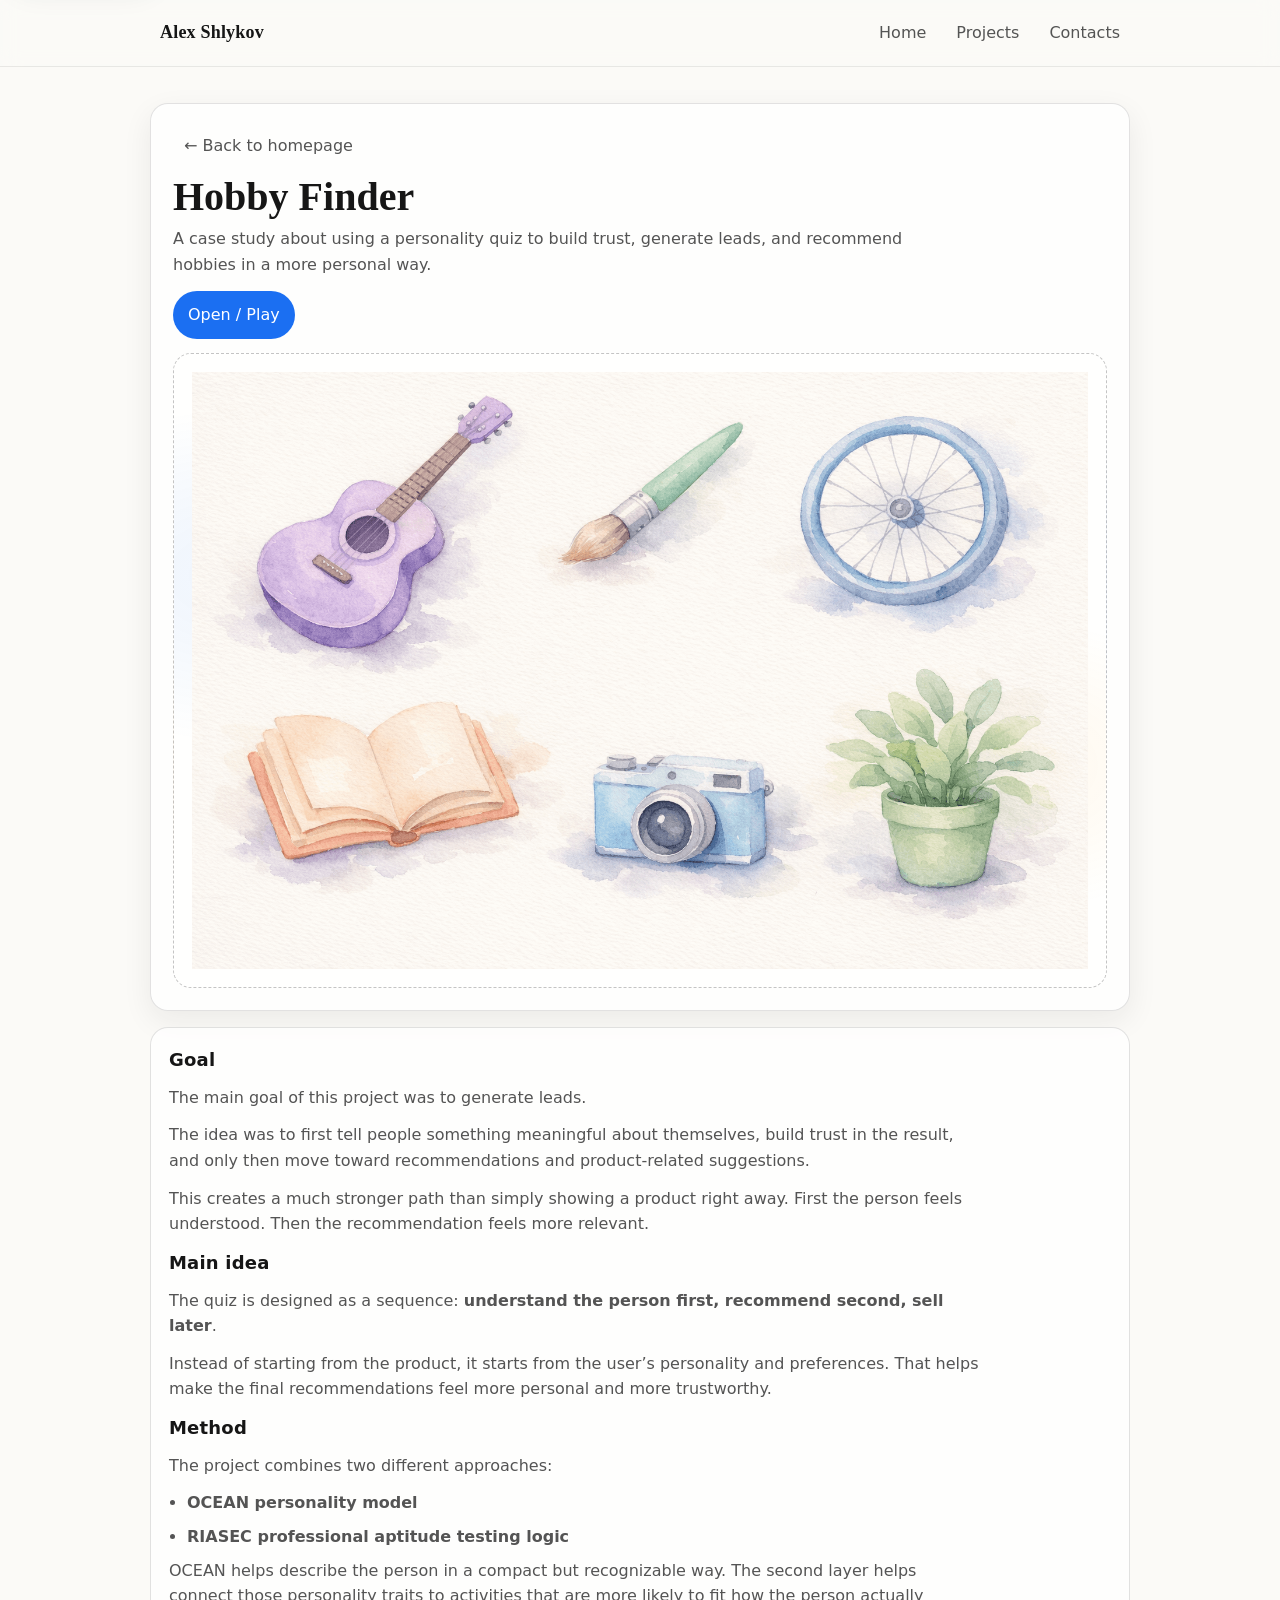
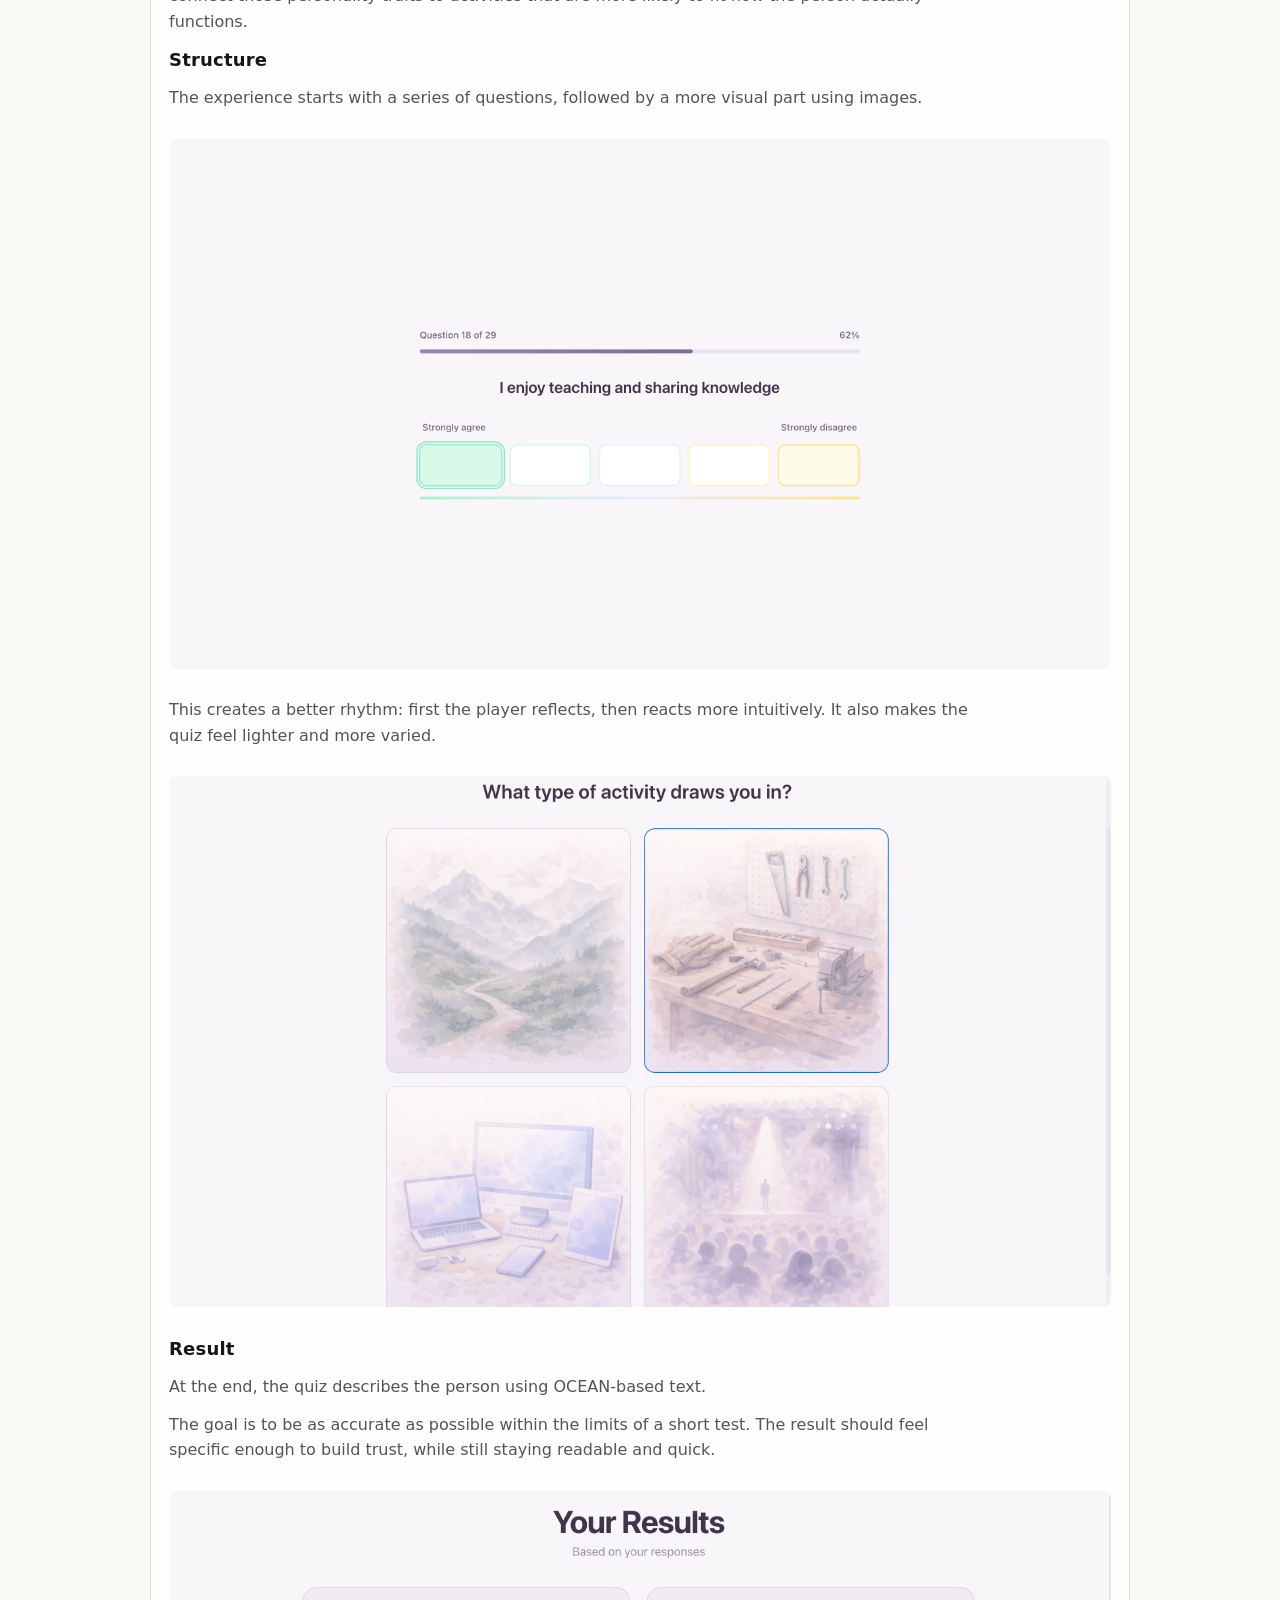
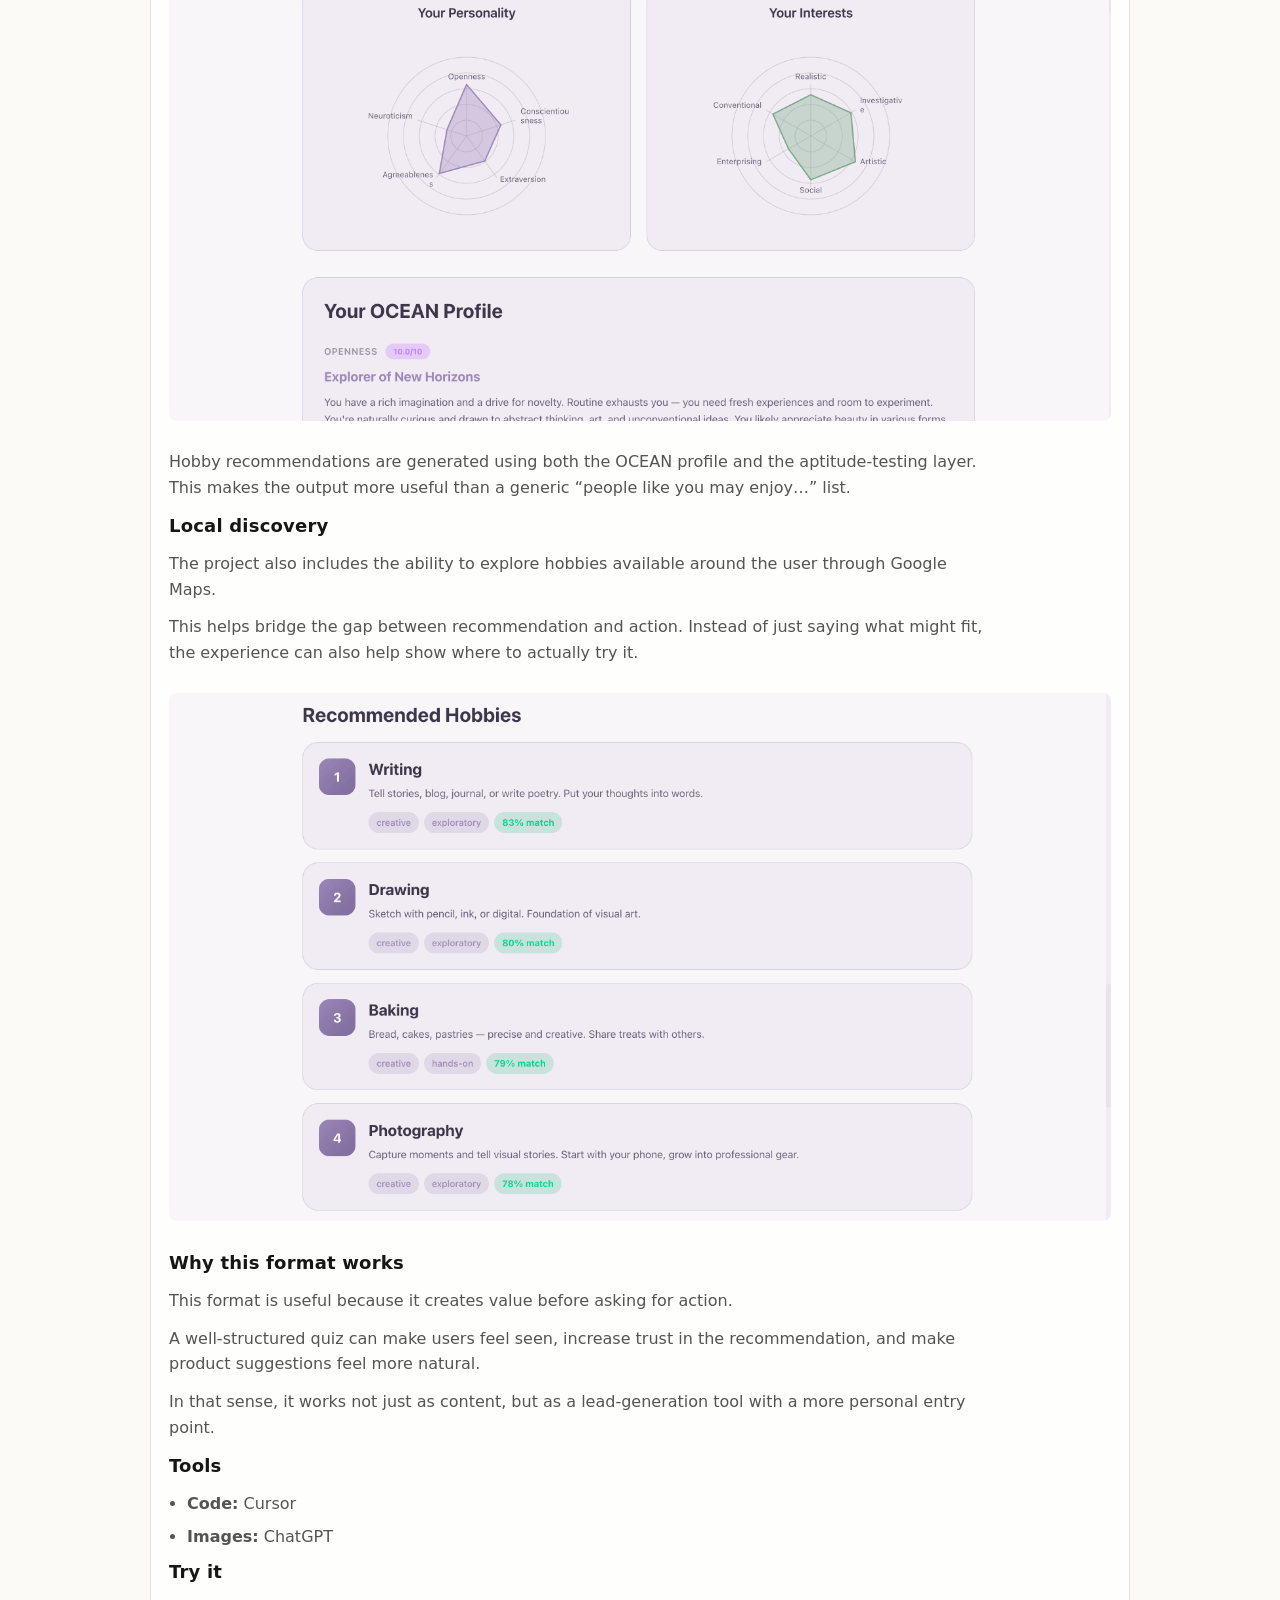
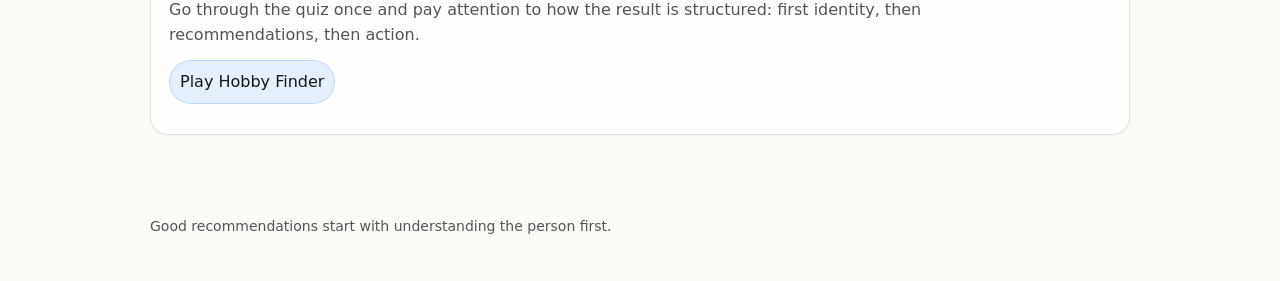
==== cases/hobby-finder.html @ f4dbcb06 "Initial commit" ====
<!doctype html>
<html lang="en">
  <head>
    <meta charset="utf-8" />
    <meta name="viewport" content="width=device-width, initial-scale=1" />
    <meta
      name="description"
      content="Case study: Hobby Finder — a personality-based quiz designed to generate leads through personalized recommendations."
    />
    <title>Case study — Hobby Finder</title>
    <link rel="stylesheet" href="../styles.css" />
  </head>
  <body>
    <a class="skip-link" href="#content">Skip to content</a>

    <header class="site-header">
      <div class="wrap">
        <div class="topbar" aria-label="Site header">
          <a class="brand" href="../" aria-label="Home">
            <span class="dot" aria-hidden="true"></span>
            <span class="name">Alex Shlykov</span>
          </a>
          <nav class="nav" aria-label="Primary">
            <a href="../">Home</a>
            <a href="../#projects">Projects</a>
            <a href="../#contacts">Contacts</a>
          </nav>
        </div>
      </div>
    </header>

    <main id="content">
      <div class="wrap">
        <section class="case-hero" aria-label="Case study hero">
          <a class="breadcrumb" href="../">← Back to homepage</a>
          <h1>Hobby Finder</h1>
          <p class="subtitle">
            A case study about using a personality quiz to build trust, generate
            leads, and recommend hobbies in a more personal way.
          </p>
          <a
            class="cta"
            href="https://thefennecbox.com/"
            target="_blank"
            rel="noopener noreferrer"
            >Open / Play</a
>

          <div class="case-placeholder" aria-label="Project image">
            <img
              src="../assets/hobby.png"
              alt="Preview image for Hobby Finder"
              loading="lazy"
              decoding="async"
            />
          </div>
        </section>

        <section class="case-body panel" aria-label="Case study content">
          <h2>Goal</h2>
          <p>
            The main goal of this project was to generate leads.
          </p>
          <p>
            The idea was to first tell people something meaningful about
            themselves, build trust in the result, and only then move toward
            recommendations and product-related suggestions.
          </p>
          <p>
            This creates a much stronger path than simply showing a product right
            away. First the person feels understood. Then the recommendation
            feels more relevant.
          </p>

          <h2>Main idea</h2>
          <p>
            The quiz is designed as a sequence:
            <strong>understand the person first, recommend second, sell later</strong>.
          </p>
          <p>
            Instead of starting from the product, it starts from the user’s
            personality and preferences. That helps make the final recommendations
            feel more personal and more trustworthy.
          </p>

          <h2>Method</h2>
          <p>
            The project combines two different approaches:
          </p>
          <ul>
            <li><strong>OCEAN personality model</strong></li>
            <li><strong>RIASEC professional aptitude testing logic</strong></li>
          </ul>
          <p>
            OCEAN helps describe the person in a compact but recognizable way.
            The second layer helps connect those personality traits to activities
            that are more likely to fit how the person actually functions.
          </p>

          <h2>Structure</h2>
          <p>
            The experience starts with a series of questions, followed by a more
            visual part using images.
          </p>
          <figure class="case-image">
            <img src="../assets/hobby2.png" loading="lazy" />
          </figure>
          <p>
            This creates a better rhythm: first the player reflects, then reacts
            more intuitively. It also makes the quiz feel lighter and more varied.
          </p>
          <figure class="case-image">
            <img src="../assets/hobby3.png" loading="lazy" />
          </figure>
          <h2>Result</h2>
          <p>
            At the end, the quiz describes the person using OCEAN-based text.
          </p>
          <p>
            The goal is to be as accurate as possible within the limits of a
            short test. The result should feel specific enough to build trust,
            while still staying readable and quick.
          </p>
          <figure class="case-image">
            <img src="../assets/hobby4.png" loading="lazy" />
          </figure>
          <p>
            Hobby recommendations are generated using both the OCEAN profile and
            the aptitude-testing layer. This makes the output more useful than a
            generic “people like you may enjoy…” list.
          </p>

          <h2>Local discovery</h2>
          <p>
            The project also includes the ability to explore hobbies available
            around the user through Google Maps.
          </p>
          <p>
            This helps bridge the gap between recommendation and action. Instead
            of just saying what might fit, the experience can also help show
            where to actually try it.
          </p>
          <figure class="case-image">
            <img src="../assets/hobby5.png" loading="lazy" />
          </figure>
          <h2>Why this format works</h2>
          <p>
            This format is useful because it creates value before asking for
            action.
          </p>
          <p>
            A well-structured quiz can make users feel seen, increase trust in
            the recommendation, and make product suggestions feel more natural.
          </p>
          <p>
            In that sense, it works not just as content, but as a lead-generation
            tool with a more personal entry point.
          </p>

          <h2>Tools</h2>
          <ul>
            <li><strong>Code:</strong> Cursor</li>
            <li><strong>Images:</strong> ChatGPT</li>
          </ul>

          <h2>Try it</h2>
          <p>
            Go through the quiz once and pay attention to how the result is
            structured: first identity, then recommendations, then action.
          </p>
          <p>
            <a
              class="primary-link"
              href="https://thefennecbox.com/"
              target="_blank"
              rel="noopener noreferrer"
              >Play Hobby Finder</a
            >
          </p>
        </section>
      </div>
    </main>

    <footer>
      <div class="wrap">
        <div aria-label="Footer note">
          Good recommendations start with understanding the person first.
        </div>
      </div>
    </footer>

    <script src="../script.js" defer></script>
  </body>
</html>
---- styles.css ----
:root{
  --bg: #fbfaf7;
  --surface: #ffffff;
  --text: #161616;
  --muted: #545454;
  --border: rgba(22,22,22,.12);
  --shadow: 0 10px 30px rgba(22,22,22,.07);
  --accent: #1b6ff2;
  --accent-soft: rgba(27,111,242,.12);
  --radius: 18px;
  --radius-sm: 14px;
  --max: 980px;
}

*{ box-sizing: border-box; }
html{ color-scheme: light; }
body{
  margin: 0;
  background: var(--bg);
  color: var(--text);
  font-family: ui-sans-serif, system-ui, -apple-system, Segoe UI, Roboto, Helvetica, Arial, "Apple Color Emoji","Segoe UI Emoji";
  line-height: 1.6;
  -webkit-font-smoothing: antialiased;
  text-rendering: optimizeLegibility;
}
img{ max-width: 100%; height: auto; display: block; }

.skip-link{
  position: absolute;
  top: 10px;
  left: 10px;
  padding: 10px 12px;
  border-radius: 999px;
  background: var(--surface);
  border: 1px solid var(--border);
  box-shadow: var(--shadow);
  transform: translateY(-160%);
  transition: transform .16s ease;
  z-index: 100;
}
.skip-link:focus{ transform: translateY(0); }

.wrap{
  width: min(var(--max), calc(100% - 2 * 20px));
  margin: 0 auto;
}

header.site-header{
  position: sticky;
  top: 0;
  z-index: 50;
  padding: 14px 0;
  background: rgba(251,250,247,.82);
  backdrop-filter: blur(10px);
  -webkit-backdrop-filter: blur(10px);
  border-bottom: 1px solid rgba(22,22,22,.08);
}
.topbar{
  display: flex;
  align-items: baseline;
  justify-content: space-between;
  gap: 16px;
}
.brand{
  display: inline-flex;
  align-items: baseline;
  gap: 10px;
  text-decoration: none;
  color: inherit;
}
.brand .name{
  font-family: ui-serif, Georgia, Cambria, "Times New Roman", Times, serif;
  font-weight: 700;
  letter-spacing: .2px;
  font-size: 18px;
}
.nav{
  display: flex;
  flex-wrap: wrap;
  gap: 10px;
  justify-content: flex-end;
}
.nav a{
  color: var(--muted);
  text-decoration: none;
  padding: 6px 10px;
  border-radius: 999px;
}
.nav a:hover{ background: rgba(0,0,0,.04); color: var(--text); }
.nav a:focus-visible{
  outline: 3px solid var(--accent-soft);
  outline-offset: 2px;
}

main{
  padding: 18px 0 56px;
}

.hero{
  margin-top: 18px;
  padding: 28px 22px;
  border-radius: var(--radius);
  background: linear-gradient(180deg, rgba(255,255,255,.9), rgba(255,255,255,.7));
  border: 1px solid var(--border);
  box-shadow: var(--shadow);
}
.hero-inner{
  display: grid;
  grid-template-columns: 1.35fr .65fr;
  gap: 18px;
  align-items: center;
}
.hero-text{
  min-width: 0;
}
.hero-photo{
  width: 100%;
  aspect-ratio: 1 / 1;
  border-radius: calc(var(--radius) - 4px);
  background: var(--accent);
  box-shadow: 0 12px 30px rgba(27,111,242,.22);
}
.hero h1{
  margin: 0 0 8px 0;
  font-family: ui-serif, Georgia, Cambria, "Times New Roman", Times, serif;
  font-size: clamp(30px, 5vw, 48px);
  line-height: 1.08;
  letter-spacing: .2px;
}
.hero p{
  margin: 0;
  color: var(--muted);
  font-size: 16.5px;
  max-width: 70ch;
}
.hero .micro{
  margin-top: 12px;
  color: var(--muted);
  font-size: 14px;
}
.hero .micro kbd{
  font-family: ui-monospace, SFMono-Regular, Menlo, Monaco, Consolas, "Liberation Mono", "Courier New", monospace;
  font-size: 12px;
  padding: 2px 6px;
  border-radius: 8px;
  border: 1px solid var(--border);
  background: rgba(255,255,255,.8);
}

section{
  margin-top: 34px;
}
.section-title{
  margin: 0 0 10px;
  font-family: ui-serif, Georgia, Cambria, "Times New Roman", Times, serif;
  font-size: 22px;
  letter-spacing: .2px;
  scroll-margin-top: 90px;
}

section[id]{
  scroll-margin-top: 90px;
}
.section-note{
  margin: 0 0 16px;
  color: var(--muted);
  max-width: 75ch;
}

.group-title{
  margin: 22px 0 10px;
  font-weight: 700;
  color: var(--text);
  letter-spacing: .2px;
  scroll-margin-top: 90px;
}

.grid{
  display: grid;
  grid-template-columns: repeat(12, 1fr);
  gap: 14px;
}
.service-card{
  display: block;
  text-decoration: none;
  color: inherit;
}
.service-body{
  padding: 18px 18px 16px;
}
.service-card p{
  margin: 0 0 12px;
  color: var(--muted);
  max-width: 70ch;
}
.service-card ul{
  margin: 0;
  padding-left: 18px;
  color: var(--muted);
}
.service-card li{ margin: 8px 0; }
.card{
  grid-column: span 6;
  background: var(--surface);
  border: 1px solid var(--border);
  border-radius: var(--radius);
  overflow: hidden;
  box-shadow: 0 1px 0 rgba(22,22,22,.03);
  transition: transform .15s ease, box-shadow .15s ease, border-color .15s ease;
}
.card:hover{
  transform: translateY(-2px);
  box-shadow: 0 16px 42px rgba(22,22,22,.08);
  border-color: rgba(22,22,22,.16);
}
.card:focus-within{
  outline: 3px solid var(--accent-soft);
  outline-offset: 2px;
}
.media{
  display: block;
  text-decoration: none;
  color: inherit;
  overflow: hidden;
  aspect-ratio: 16 / 9;
  background:
    radial-gradient(1200px 400px at 15% 15%, rgba(27,111,242,.10), transparent 60%),
    radial-gradient(900px 350px at 90% 40%, rgba(255,167,38,.12), transparent 58%),
    linear-gradient(180deg, rgba(0,0,0,.03), rgba(0,0,0,.01));
  display: grid;
  place-items: center;
  border-bottom: 1px solid var(--border);
}
.media img{
  width: 100%;
  height: 100%;
  object-fit: cover;
  object-position: center;
  display: block;
}
.media:focus-visible{
  outline: 3px solid var(--accent-soft);
  outline-offset: 2px;
}
.media span{
  font-size: 14px;
  color: rgba(22,22,22,.62);
  background: rgba(255,255,255,.72);
  border: 1px dashed rgba(22,22,22,.20);
  padding: 10px 12px;
  border-radius: 999px;
}
.card-body{
  padding: 16px 16px 14px;
}
.card h3{
  margin: 0 0 6px;
  font-size: 18px;
  line-height: 1.25;
}
.card p{
  margin: 0 0 12px;
  color: var(--muted);
}
.links{
  display: flex;
  flex-direction: column;
  gap: 6px;
}
.primary-link{
  display: inline-flex;
  align-items: center;
  gap: 8px;
  width: fit-content;
  text-decoration: none;
  color: var(--text);
  background: rgba(27,111,242,.10);
  border: 1px solid rgba(27,111,242,.18);
  padding: 8px 10px;
  border-radius: 999px;
}
.primary-link:hover{ background: rgba(27,111,242,.14); }
.secondary-link{
  width: fit-content;
  text-decoration: none;
  color: var(--muted);
  padding: 6px 2px;
  border-radius: 10px;
}
.secondary-link:hover{ color: var(--text); text-decoration: underline; }
.secondary-link:focus-visible,
.primary-link:focus-visible{
  outline: 3px solid var(--accent-soft);
  outline-offset: 2px;
}

.panel{
  padding: 18px 18px;
  background: rgba(255,255,255,.75);
  border: 1px solid var(--border);
  border-radius: var(--radius);
  box-shadow: 0 1px 0 rgba(22,22,22,.03);
}

.contact-form{
  margin-top: 14px;
  padding-top: 12px;
  border-top: 1px solid var(--border);
}
.contact-form-grid{
  display: grid;
  grid-template-columns: repeat(12, 1fr);
  gap: 10px;
  margin-top: 10px;
}
.field{
  grid-column: span 6;
  display: grid;
  gap: 6px;
}
.field-full{ grid-column: span 12; }
.label{
  font-size: 13px;
  color: rgba(22,22,22,.62);
}
.contact-form input,
.contact-form textarea{
  width: 100%;
  font: inherit;
  color: var(--text);
  background: rgba(255,255,255,.85);
  border: 1px solid rgba(22,22,22,.14);
  border-radius: 12px;
  padding: 10px 12px;
  box-shadow: 0 1px 0 rgba(22,22,22,.03);
}
.contact-form textarea{ resize: vertical; min-height: 120px; }
.contact-form input:focus-visible,
.contact-form textarea:focus-visible{
  outline: 3px solid var(--accent-soft);
  outline-offset: 2px;
}
.form-actions{
  margin-top: 12px;
  display: flex;
  align-items: center;
  gap: 12px;
  flex-wrap: wrap;
}
.cta-small{
  padding: 9px 12px;
  font-size: 14px;
}
.form-status{
  margin: 0;
  font-size: 13px;
  color: rgba(22,22,22,.62);
}

.newsletter-embed{
  width: 100%;
  margin: 10px 0 0;
}
.newsletter-embed iframe{
  width: 100%;
  max-width: 100%;
  height: 170px;
  border: 1px solid #EEE;
  background: white;
  border-radius: var(--radius-sm);
}

.principles{
  margin: 10px 0 0;
  padding-left: 18px;
}
.principles li{
  margin: 8px 0;
  color: var(--muted);
}

.work-steps{
  margin: 0;
  padding-left: 20px;
  color: var(--muted);
}
.work-steps li{ margin: 12px 0; }
.work-steps strong{ color: var(--text); }
.work-steps p{
  margin: 6px 0 0;
  color: var(--muted);
  max-width: 80ch;
}
.panel-title{
  margin: 18px 0 6px;
  font-size: 16px;
  letter-spacing: .2px;
}
.panel-note{
  margin: 0 0 10px;
  color: var(--muted);
  max-width: 80ch;
}
.collab-footnote{
  margin-top: 14px;
  padding-top: 12px;
  border-top: 1px solid var(--border);
  font-size: 13.5px;
  color: rgba(22,22,22,.62);
}
.collab-footnote .panel-title{
  margin-top: 0;
  font-size: 14px;
}
.collab-footnote .panel-note,
.collab-footnote .work-collab{
  color: inherit;
}
.collab-footnote .work-collab li{ margin: 6px 0; }
.work-collab{
  margin: 0 0 12px;
  padding-left: 18px;
  color: var(--muted);
}
.work-collab li{ margin: 8px 0; }

.contact-links{
  display: grid;
  grid-template-columns: repeat(12, 1fr);
  gap: 10px;
  margin-top: 12px;
}
.contact-links a{
  grid-column: span 6;
  padding: 12px 12px;
  border-radius: var(--radius-sm);
  border: 1px solid var(--border);
  background: rgba(255,255,255,.75);
  text-decoration: none;
  color: var(--text);
  transition: background .15s ease, border-color .15s ease, box-shadow .15s ease;
}
.contact-links a:hover{
  background: rgba(255,255,255,.95);
  border-color: rgba(22,22,22,.16);
  box-shadow: 0 10px 26px rgba(22,22,22,.08);
}
.contact-links a small{
  display: block;
  color: var(--muted);
  margin-top: 2px;
}

footer{
  padding: 24px 0 44px;
  color: var(--muted);
  font-size: 14px;
}

.case-hero{
  margin-top: 18px;
  padding: 22px;
  border-radius: var(--radius);
  background: rgba(255,255,255,.78);
  border: 1px solid var(--border);
  box-shadow: var(--shadow);
}
.breadcrumb{
  display: inline-flex;
  align-items: center;
  gap: 8px;
  text-decoration: none;
  color: var(--muted);
  padding: 6px 10px;
  border-radius: 999px;
  border: 1px solid transparent;
}
.breadcrumb:hover{
  background: rgba(0,0,0,.04);
  color: var(--text);
}
.breadcrumb:focus-visible{
  outline: 3px solid var(--accent-soft);
  outline-offset: 2px;
}
.case-hero h1{
  margin: 10px 0 6px;
  font-family: ui-serif, Georgia, Cambria, "Times New Roman", Times, serif;
  font-size: clamp(26px, 4.2vw, 40px);
  line-height: 1.12;
}
.subtitle{
  margin: 0;
  color: var(--muted);
  max-width: 75ch;
}
.cta{
  margin-top: 14px;
  display: inline-flex;
  align-items: center;
  gap: 10px;
  text-decoration: none;
  color: white;
  background: var(--accent);
  padding: 10px 14px;
  border-radius: 999px;
  border: 1px solid rgba(27,111,242,.35);
}
.cta:hover{ filter: brightness(.98); }
.cta:focus-visible{
  outline: 3px solid var(--accent-soft);
  outline-offset: 2px;
}

.case-body{
  margin-top: 16px;
}
.case-body h2{
  margin: 0 0 10px;
  font-size: 18px;
  letter-spacing: .2px;
}
.case-body p{
  margin: 0 0 12px;
  color: var(--muted);
  max-width: 80ch;
}
.case-body ul{
  margin: 0;
  padding-left: 18px;
  color: var(--muted);
}
.case-body li{ margin: 8px 0; }
.case-placeholder{
  margin-top: 14px;
  border-radius: var(--radius);
  border: 1px dashed rgba(22,22,22,.25);
  background:
    radial-gradient(900px 300px at 25% 35%, rgba(27,111,242,.10), transparent 60%),
    radial-gradient(700px 280px at 75% 65%, rgba(255,167,38,.11), transparent 58%),
    rgba(255,255,255,.6);
  aspect-ratio: 16 / 8;
  display: grid;
  place-items: center;
  padding: 18px;
  text-align: center;
}
.case-placeholder strong{
  font-size: 14px;
  color: rgba(22,22,22,.70);
  display: block;
}
.case-placeholder span{
  font-size: 13px;
  color: rgba(22,22,22,.55);
}

@media (max-width: 860px){
  .card{ grid-column: span 12; }
}
@media (max-width: 520px){
  .hero{ padding: 22px 16px; }
  .hero-inner{ grid-template-columns: 1fr; }
  .card-body{ padding: 14px 14px 12px; }
  .contact-links a{ grid-column: span 12; }
  .nav{ gap: 4px; }
}

.case-image {
  margin: 28px 0;
}

.case-image img {
  width: 100%;
  border-radius: 8px;
}

.case-image figcaption {
  margin-top: 8px;
  font-size: 14px;
  color: #666;
}
.case-testimonials {
  margin-top: 40px;
}

.case-testimonials__head {
  display: flex;
  align-items: flex-end;
  justify-content: space-between;
  gap: 16px;
  margin-bottom: 18px;
}

.case-testimonials__head h2 {
  margin-bottom: 6px;
}

.case-testimonials__intro {
  margin: 0;
  color: var(--txt-soft, #6b6b6b);
}

.case-testimonials__controls {
  display: flex;
  gap: 10px;
  flex-shrink: 0;
}

.case-testimonials__button {
  appearance: none;
  border: 1px solid rgba(0, 0, 0, 0.08);
  background: #fff;
  color: inherit;
  width: 42px;
  height: 42px;
  border-radius: 999px;
  cursor: pointer;
  font: inherit;
  font-size: 18px;
  line-height: 1;
  transition: transform 0.15s ease, box-shadow 0.15s ease, border-color 0.15s ease;
  box-shadow: 0 6px 18px rgba(0, 0, 0, 0.06);
}

.case-testimonials__button:hover {
  transform: translateY(-1px);
  border-color: rgba(0, 0, 0, 0.14);
  box-shadow: 0 10px 24px rgba(0, 0, 0, 0.08);
}

.case-testimonials__button:active {
  transform: translateY(0);
}

.case-testimonials__viewport {
  display: grid;
  grid-auto-flow: column;
  grid-auto-columns: minmax(280px, 420px);
  gap: 18px;
  overflow-x: auto;
  padding-bottom: 6px;
  scroll-snap-type: x mandatory;
  scroll-behavior: smooth;
  -webkit-overflow-scrolling: touch;
  scrollbar-width: thin;
}

.case-testimonials__viewport::-webkit-scrollbar {
  height: 10px;
}

.case-testimonials__viewport::-webkit-scrollbar-thumb {
  background: rgba(0, 0, 0, 0.14);
  border-radius: 999px;
}

.case-testimonial {
  scroll-snap-align: start;
  background: #fff;
  border-radius: 18px;
  overflow: hidden;
  border: 1px solid rgba(0, 0, 0, 0.06);
  box-shadow: 0 14px 34px rgba(0, 0, 0, 0.08);
}

.case-testimonial img {
  display: block;
  width: 100%;
  height: auto;
}

@media (max-width: 700px) {
  .case-testimonials__head {
    align-items: flex-start;
    flex-direction: column;
  }

  .case-testimonials__controls {
    align-self: flex-start;
  }

  .case-testimonials__viewport {
    grid-auto-columns: 88%;
  }
}
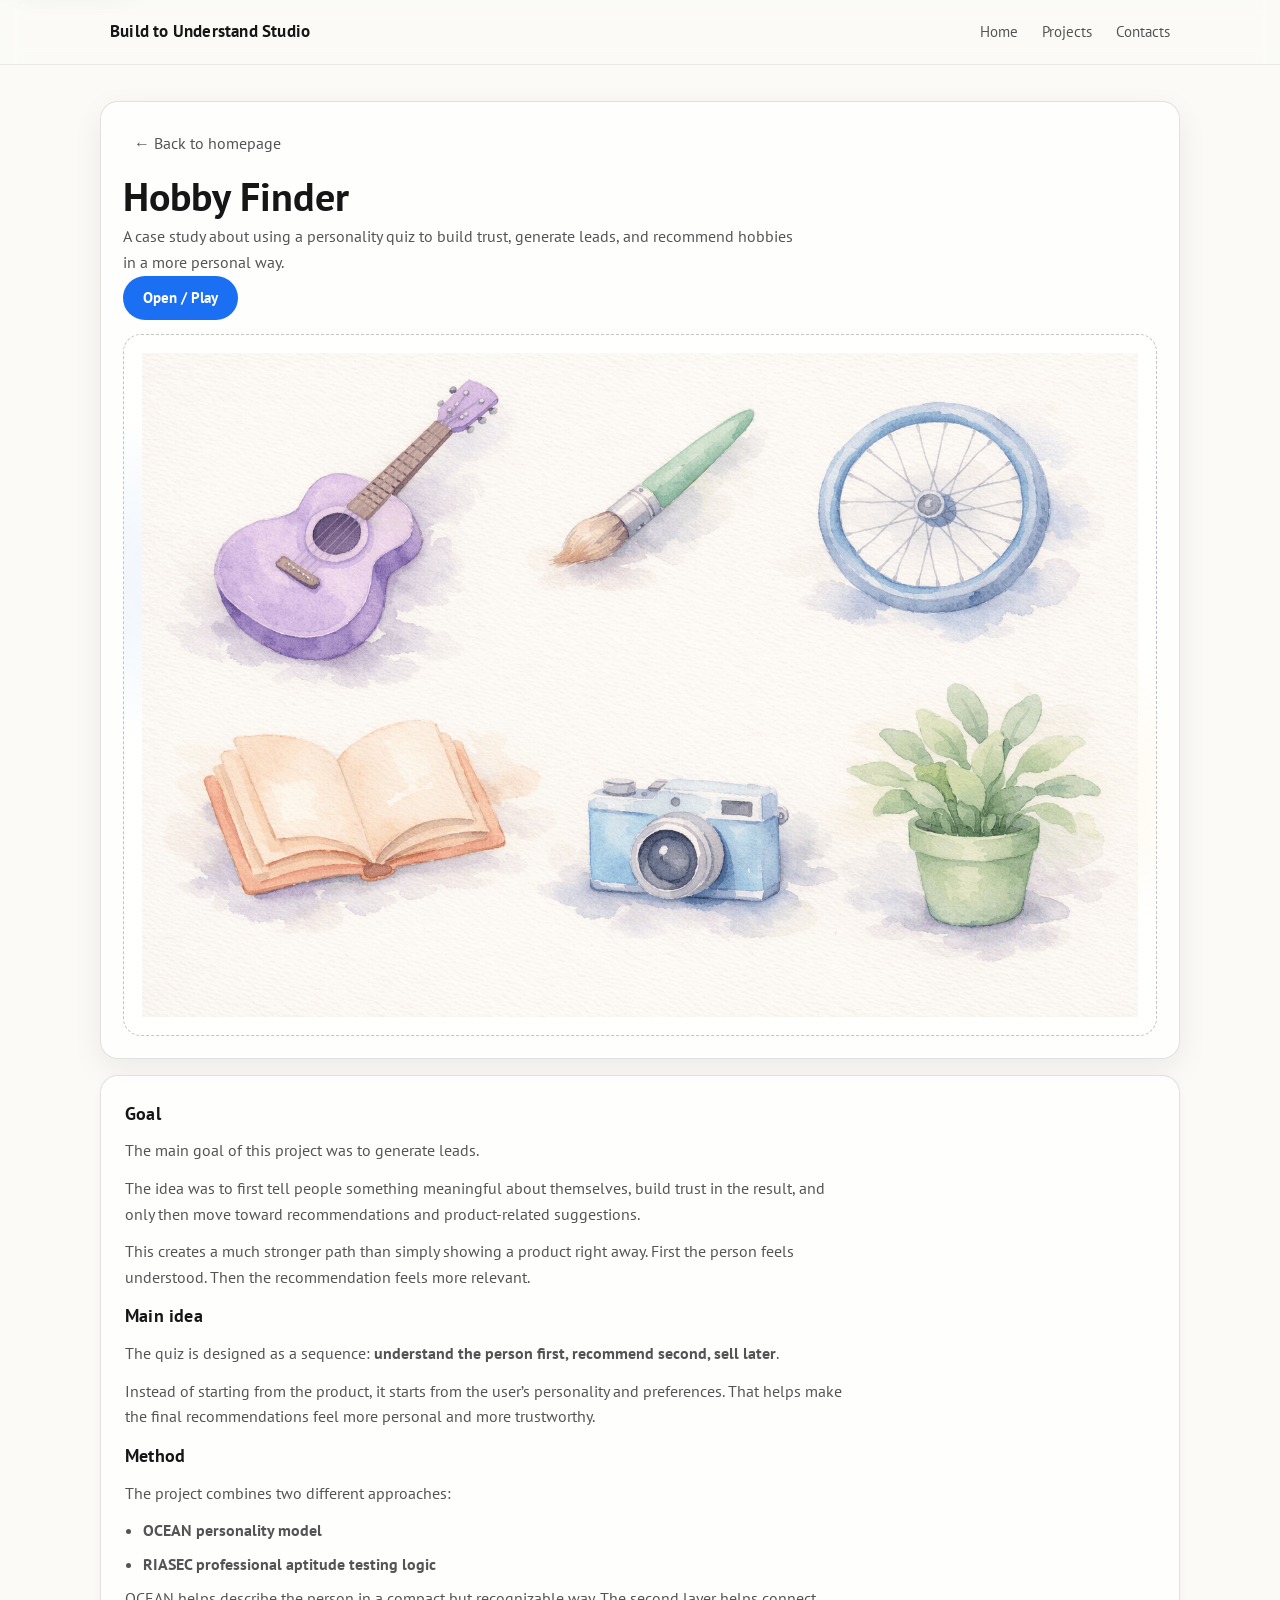
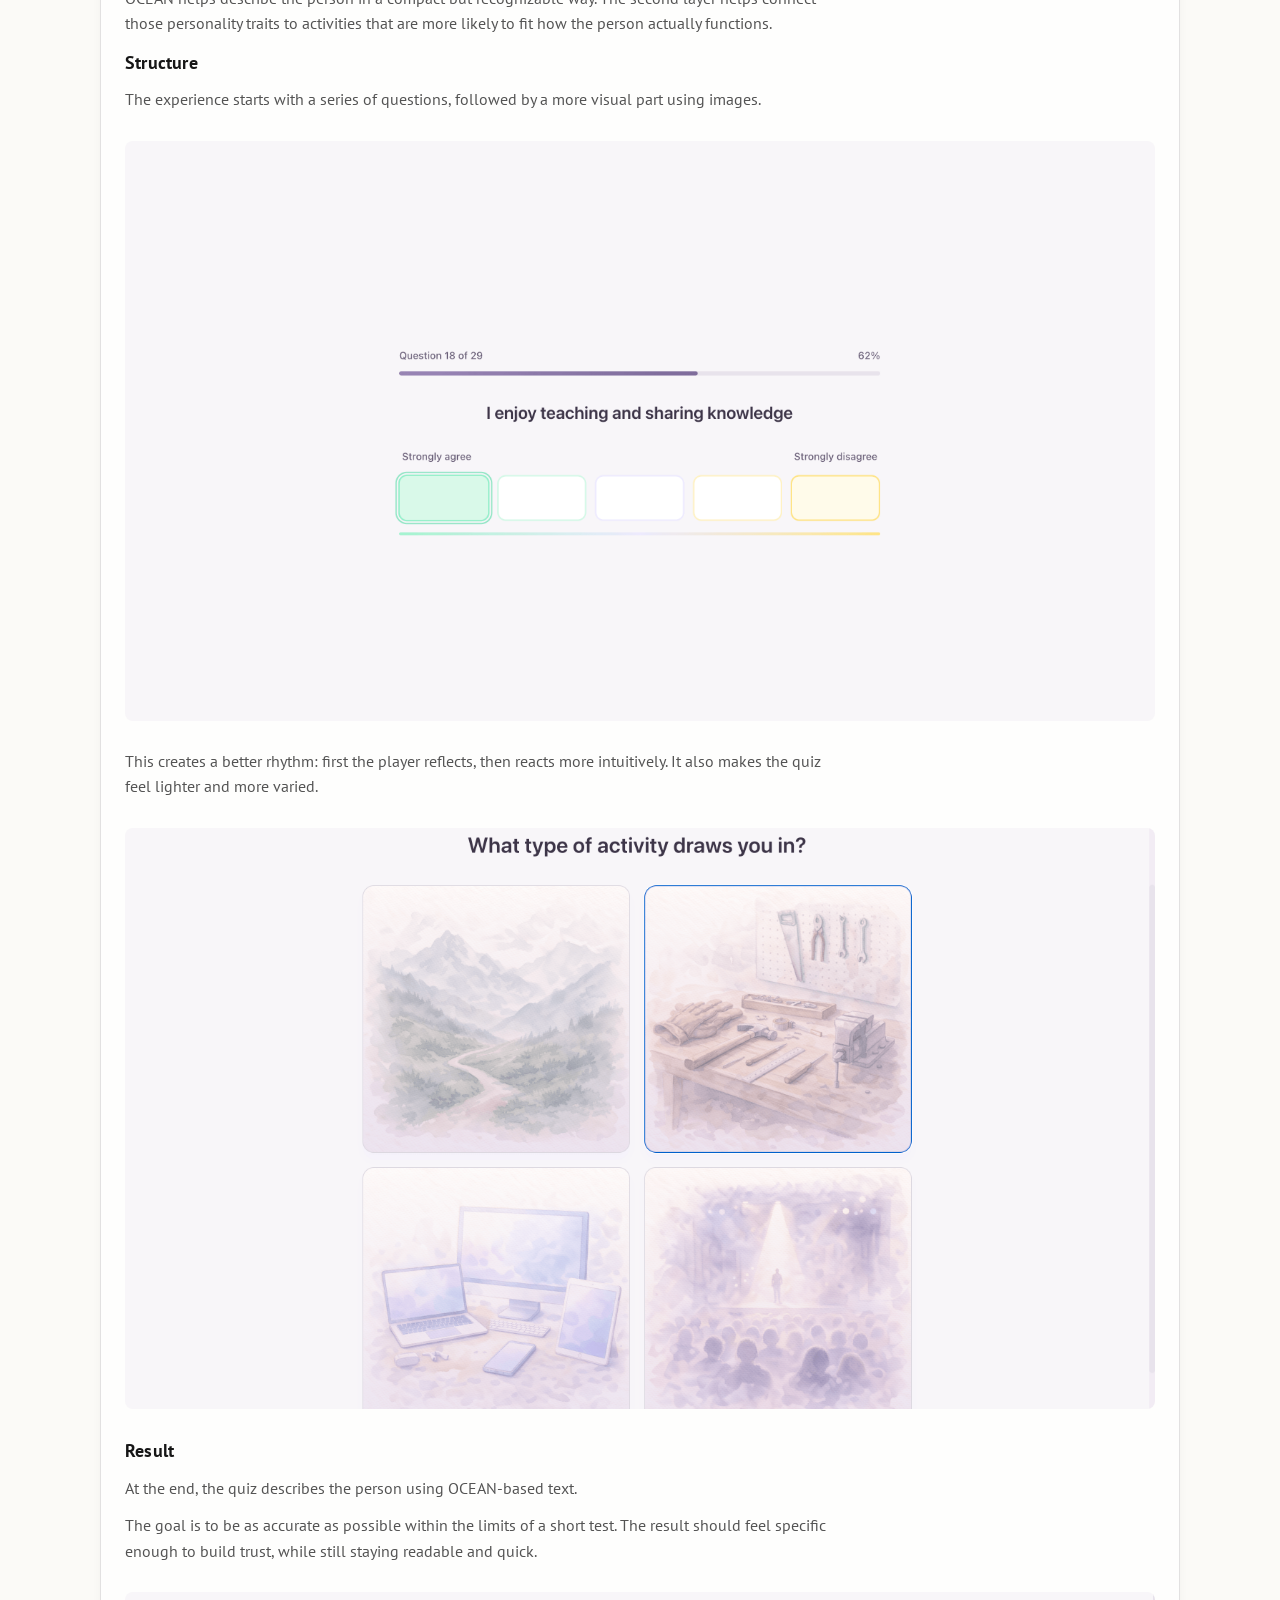
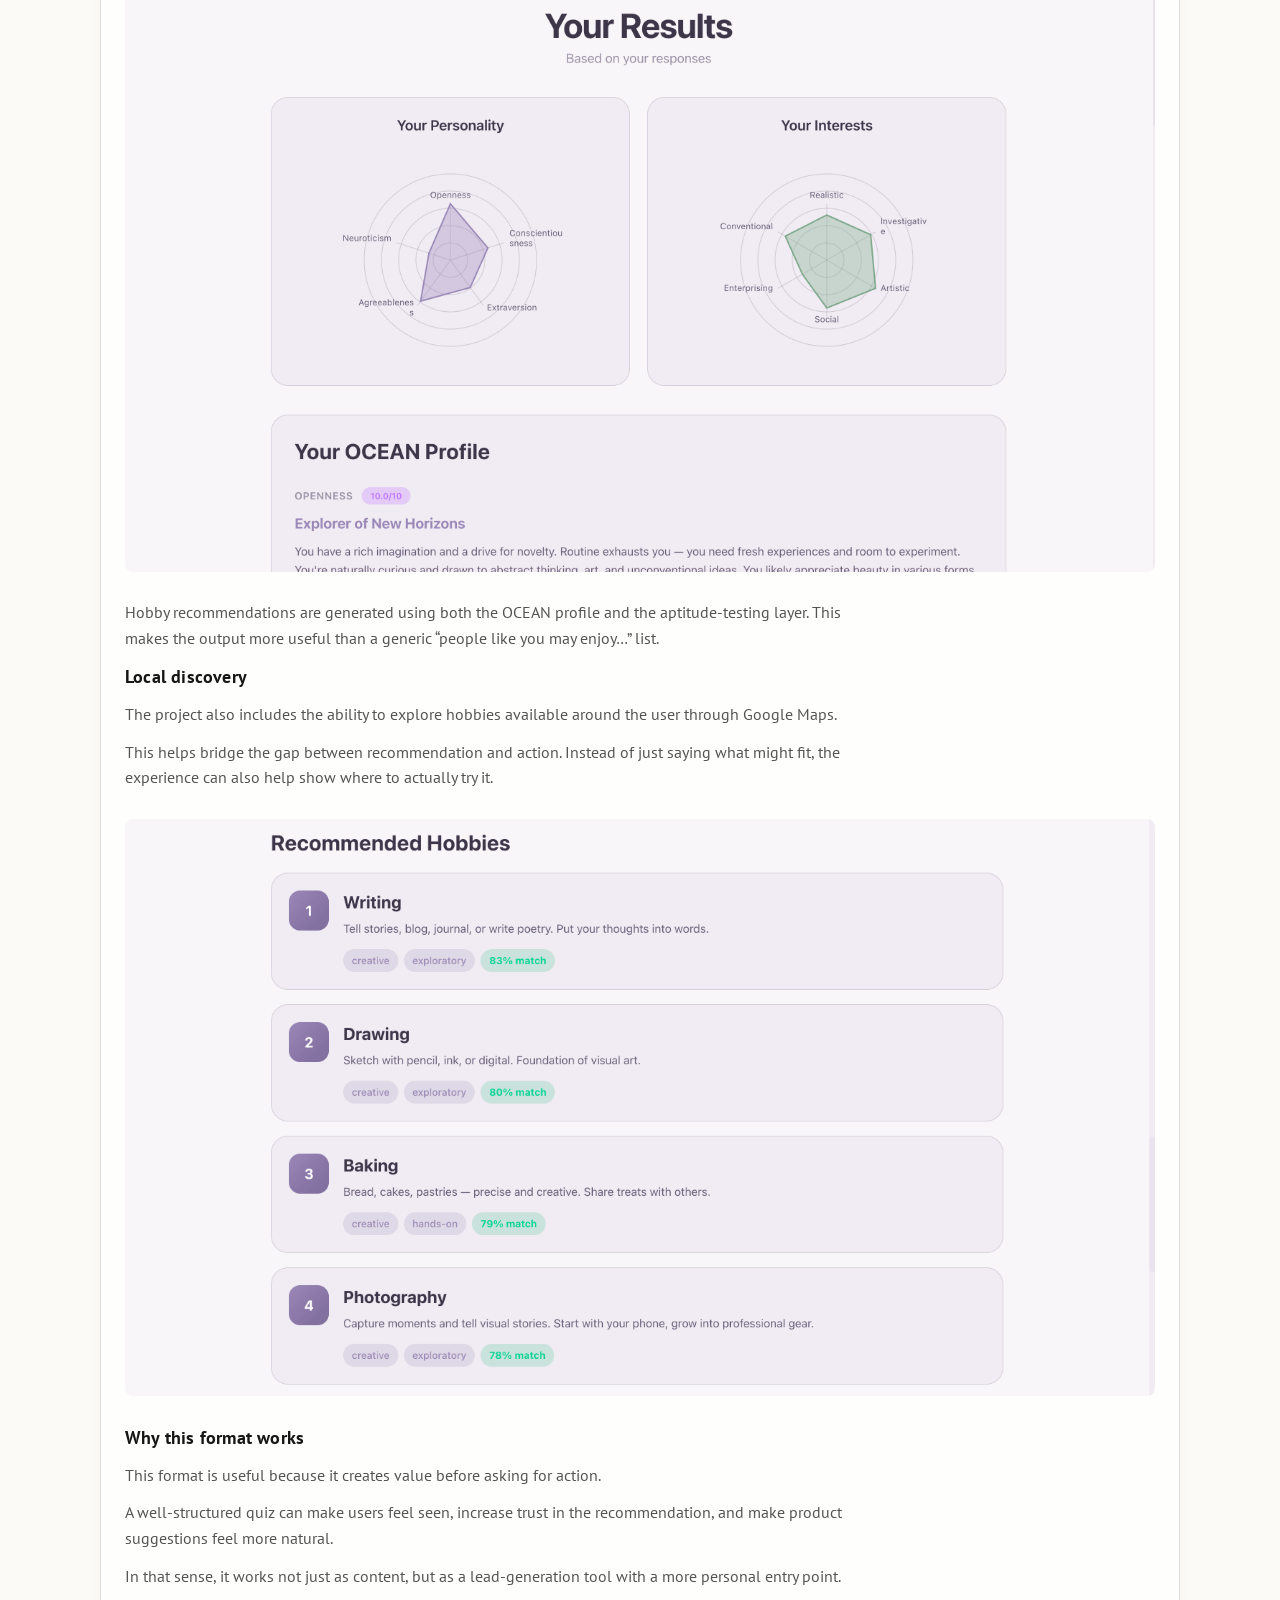
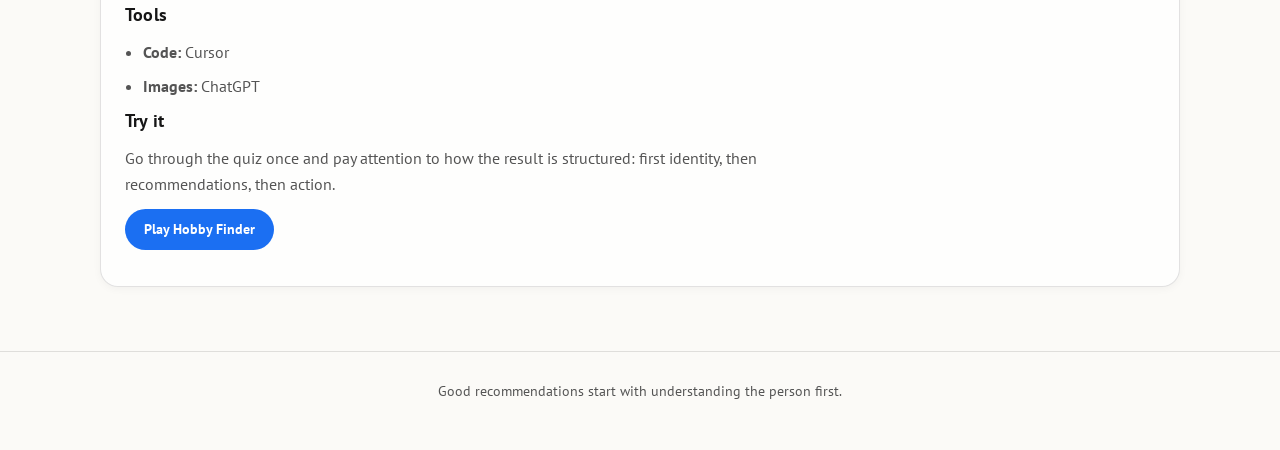
==== commit ac7ba6dd: "ver2" ====
--- a/cases/hobby-finder.html
+++ b/cases/hobby-finder.html
@@ -7,7 +7,21 @@
       name="description"
       content="Case study: Hobby Finder — a personality-based quiz designed to generate leads through personalized recommendations."
     />
+    <link rel="canonical" href="https://buildtounderstand.studio/cases/hobby-finder.html" />
+    <meta property="og:type" content="article" />
+    <meta property="og:title" content="Case Study — Hobby Finder | Build to Understand Studio" />
+    <meta property="og:description" content="Case study: Hobby Finder — a personality-based quiz designed to generate leads through personalized recommendations." />
+    <meta property="og:url" content="https://buildtounderstand.studio/cases/hobby-finder.html" />
+    <meta property="og:site_name" content="Build to Understand Studio" />
+    <meta property="og:image" content="https://buildtounderstand.studio/assets/hobby.png" />
+    <meta name="twitter:card" content="summary_large_image" />
+    <meta name="twitter:title" content="Case Study — Hobby Finder | Build to Understand Studio" />
+    <meta name="twitter:description" content="Case study: Hobby Finder — a personality-based quiz designed to generate leads through personalized recommendations." />
+    <meta name="twitter:image" content="https://buildtounderstand.studio/assets/hobby.png" />
     <title>Case study — Hobby Finder</title>
+    <link rel="preconnect" href="https://fonts.googleapis.com" />
+    <link rel="preconnect" href="https://fonts.gstatic.com" crossorigin />
+    <link href="https://fonts.googleapis.com/css2?family=PT+Sans:ital,wght@0,400;0,700;1,400;1,700&display=swap" rel="stylesheet" />
     <link rel="stylesheet" href="../styles.css" />
   </head>
   <body>
@@ -18,7 +32,7 @@
         <div class="topbar" aria-label="Site header">
           <a class="brand" href="../" aria-label="Home">
             <span class="dot" aria-hidden="true"></span>
-            <span class="name">Alex Shlykov</span>
+            <span class="name">Build to Understand Studio</span>
           </a>
           <nav class="nav" aria-label="Primary">
             <a href="../">Home</a>
--- a/styles.css
+++ b/styles.css
@@ -9,21 +9,26 @@
   --accent-soft: rgba(27,111,242,.12);
   --radius: 18px;
   --radius-sm: 14px;
-  --max: 980px;
+  --max: 1080px;
 }
 
 *{ box-sizing: border-box; }
-html{ color-scheme: light; }
+html{
+  color-scheme: light;
+  scroll-behavior: smooth;
+}
 body{
   margin: 0;
   background: var(--bg);
   color: var(--text);
-  font-family: ui-sans-serif, system-ui, -apple-system, Segoe UI, Roboto, Helvetica, Arial, "Apple Color Emoji","Segoe UI Emoji";
+  font-family: "PT Sans", sans-serif;
   line-height: 1.6;
   -webkit-font-smoothing: antialiased;
   text-rendering: optimizeLegibility;
 }
 img{ max-width: 100%; height: auto; display: block; }
+a{ color: var(--accent); }
+a:hover{ color: #1459c7; }
 
 .skip-link{
   position: absolute;
@@ -41,9 +46,11 @@
 .skip-link:focus{ transform: translateY(0); }
 
 .wrap{
-  width: min(var(--max), calc(100% - 2 * 20px));
+  width: min(var(--max), calc(100% - 2 * 24px));
   margin: 0 auto;
 }
+
+/* ── Header ── */
 
 header.site-header{
   position: sticky;
@@ -67,17 +74,17 @@
   gap: 10px;
   text-decoration: none;
   color: inherit;
+  flex-shrink: 0;
 }
 .brand .name{
-  font-family: ui-serif, Georgia, Cambria, "Times New Roman", Times, serif;
   font-weight: 700;
   letter-spacing: .2px;
-  font-size: 18px;
+  font-size: 17px;
 }
 .nav{
   display: flex;
   flex-wrap: wrap;
-  gap: 10px;
+  gap: 4px;
   justify-content: flex-end;
 }
 .nav a{
@@ -85,6 +92,8 @@
   text-decoration: none;
   padding: 6px 10px;
   border-radius: 999px;
+  font-size: 15px;
+  transition: background .12s ease, color .12s ease;
 }
 .nav a:hover{ background: rgba(0,0,0,.04); color: var(--text); }
 .nav a:focus-visible{
@@ -92,106 +101,122 @@
   outline-offset: 2px;
 }
 
+/* ── Main ── */
+
 main{
-  padding: 18px 0 56px;
-}
+  padding: 18px 0 64px;
+}
+
+/* ── Hero ── */
 
 .hero{
   margin-top: 18px;
-  padding: 28px 22px;
+  padding: 36px 32px;
   border-radius: var(--radius);
-  background: linear-gradient(180deg, rgba(255,255,255,.9), rgba(255,255,255,.7));
+  background: linear-gradient(170deg, rgba(255,255,255,.95), rgba(245,248,255,.85));
   border: 1px solid var(--border);
   box-shadow: var(--shadow);
 }
 .hero-inner{
-  display: grid;
-  grid-template-columns: 1.35fr .65fr;
-  gap: 18px;
-  align-items: center;
+  display: block;
 }
 .hero-text{
   min-width: 0;
 }
-.hero-photo{
-  width: 100%;
-  aspect-ratio: 1 / 1;
-  border-radius: calc(var(--radius) - 4px);
-  background: var(--accent);
-  box-shadow: 0 12px 30px rgba(27,111,242,.22);
-}
 .hero h1{
-  margin: 0 0 8px 0;
-  font-family: ui-serif, Georgia, Cambria, "Times New Roman", Times, serif;
-  font-size: clamp(30px, 5vw, 48px);
-  line-height: 1.08;
-  letter-spacing: .2px;
+  margin: 0 0 16px 0;
+  font-size: clamp(28px, 4.5vw, 44px);
+  font-weight: 700;
+  line-height: 1.15;
+  letter-spacing: -.2px;
 }
 .hero p{
-  margin: 0;
-  color: var(--muted);
-  font-size: 16.5px;
-  max-width: 70ch;
-}
-.hero .micro{
-  margin-top: 12px;
-  color: var(--muted);
-  font-size: 14px;
-}
-.hero .micro kbd{
-  font-family: ui-monospace, SFMono-Regular, Menlo, Monaco, Consolas, "Liberation Mono", "Courier New", monospace;
-  font-size: 12px;
-  padding: 2px 6px;
-  border-radius: 8px;
-  border: 1px solid var(--border);
-  background: rgba(255,255,255,.8);
-}
+  margin: 0 0 10px;
+  color: var(--muted);
+  font-size: 17px;
+  line-height: 1.6;
+}
+.hero p:last-child{
+  margin-bottom: 0;
+}
+.hero p a{
+  text-decoration: none;
+  font-weight: 700;
+}
+.hero p a:hover{
+  text-decoration: underline;
+}
+
+/* ── Sections ── */
 
 section{
-  margin-top: 34px;
+  margin-top: 48px;
 }
 .section-title{
-  margin: 0 0 10px;
-  font-family: ui-serif, Georgia, Cambria, "Times New Roman", Times, serif;
-  font-size: 22px;
-  letter-spacing: .2px;
+  margin: 0 0 12px;
+  font-size: 24px;
+  font-weight: 700;
+  letter-spacing: -.1px;
   scroll-margin-top: 90px;
 }
-
 section[id]{
   scroll-margin-top: 90px;
 }
 .section-note{
   margin: 0 0 16px;
   color: var(--muted);
-  max-width: 75ch;
+  font-size: 16px;
 }
 
 .group-title{
-  margin: 22px 0 10px;
+  margin: 28px 0 12px;
+  font-size: 20px;
   font-weight: 700;
   color: var(--text);
-  letter-spacing: .2px;
+  letter-spacing: -.1px;
   scroll-margin-top: 90px;
 }
 
+/* ── Grid & Cards ── */
+
 .grid{
   display: grid;
-  grid-template-columns: repeat(12, 1fr);
-  gap: 14px;
-}
+  grid-template-columns: repeat(2, 1fr);
+  gap: 16px;
+}
+.card{
+  background: var(--surface);
+  border: 1px solid var(--border);
+  border-radius: var(--radius);
+  overflow: hidden;
+  box-shadow: 0 2px 8px rgba(22,22,22,.04);
+  transition: transform .18s ease, box-shadow .18s ease, border-color .18s ease;
+}
+.card:hover{
+  transform: translateY(-3px);
+  box-shadow: 0 16px 42px rgba(22,22,22,.09);
+  border-color: rgba(22,22,22,.18);
+}
+.card:focus-within{
+  outline: 3px solid var(--accent-soft);
+  outline-offset: 2px;
+}
+
 .service-card{
   display: block;
   text-decoration: none;
   color: inherit;
 }
 .service-body{
-  padding: 18px 18px 16px;
+  padding: 20px 20px 18px;
+}
+.service-card h3{
+  margin: 0 0 6px;
+  font-size: 19px;
 }
 .service-card p{
   margin: 0 0 12px;
   color: var(--muted);
-  max-width: 70ch;
 }
 .service-card ul{
   margin: 0;
@@ -199,26 +224,10 @@
   color: var(--muted);
 }
 .service-card li{ margin: 8px 0; }
-.card{
-  grid-column: span 6;
-  background: var(--surface);
-  border: 1px solid var(--border);
-  border-radius: var(--radius);
-  overflow: hidden;
-  box-shadow: 0 1px 0 rgba(22,22,22,.03);
-  transition: transform .15s ease, box-shadow .15s ease, border-color .15s ease;
-}
-.card:hover{
-  transform: translateY(-2px);
-  box-shadow: 0 16px 42px rgba(22,22,22,.08);
-  border-color: rgba(22,22,22,.16);
-}
-.card:focus-within{
-  outline: 3px solid var(--accent-soft);
-  outline-offset: 2px;
-}
+
 .media{
-  display: block;
+  display: grid;
+  place-items: center;
   text-decoration: none;
   color: inherit;
   overflow: hidden;
@@ -227,8 +236,6 @@
     radial-gradient(1200px 400px at 15% 15%, rgba(27,111,242,.10), transparent 60%),
     radial-gradient(900px 350px at 90% 40%, rgba(255,167,38,.12), transparent 58%),
     linear-gradient(180deg, rgba(0,0,0,.03), rgba(0,0,0,.01));
-  display: grid;
-  place-items: center;
   border-bottom: 1px solid var(--border);
 }
 .media img{
@@ -237,6 +244,10 @@
   object-fit: cover;
   object-position: center;
   display: block;
+  transition: transform .3s ease;
+}
+.card:hover .media img{
+  transform: scale(1.03);
 }
 .media:focus-visible{
   outline: 3px solid var(--accent-soft);
@@ -250,42 +261,53 @@
   padding: 10px 12px;
   border-radius: 999px;
 }
+
 .card-body{
-  padding: 16px 16px 14px;
-}
-.card h3{
+  padding: 18px 18px 16px;
+}
+.card-body h3{
   margin: 0 0 6px;
   font-size: 18px;
   line-height: 1.25;
 }
-.card p{
-  margin: 0 0 12px;
-  color: var(--muted);
-}
+.card-body p{
+  margin: 0 0 14px;
+  color: var(--muted);
+  font-size: 15px;
+}
+
 .links{
   display: flex;
-  flex-direction: column;
-  gap: 6px;
+  align-items: center;
+  gap: 12px;
+  flex-wrap: wrap;
 }
 .primary-link{
   display: inline-flex;
   align-items: center;
-  gap: 8px;
-  width: fit-content;
+  gap: 6px;
   text-decoration: none;
-  color: var(--text);
-  background: rgba(27,111,242,.10);
-  border: 1px solid rgba(27,111,242,.18);
-  padding: 8px 10px;
-  border-radius: 999px;
-}
-.primary-link:hover{ background: rgba(27,111,242,.14); }
+  color: #fff;
+  background: var(--accent);
+  padding: 8px 18px;
+  border-radius: 999px;
+  font-weight: 700;
+  font-size: 14px;
+  border: 1px solid rgba(27,111,242,.35);
+  transition: background .12s ease, box-shadow .12s ease;
+}
+.primary-link:hover{
+  background: #1459c7;
+  color: #fff;
+  box-shadow: 0 4px 14px rgba(27,111,242,.25);
+}
 .secondary-link{
-  width: fit-content;
   text-decoration: none;
   color: var(--muted);
+  font-size: 14px;
   padding: 6px 2px;
   border-radius: 10px;
+  transition: color .12s ease;
 }
 .secondary-link:hover{ color: var(--text); text-decoration: underline; }
 .secondary-link:focus-visible,
@@ -294,61 +316,235 @@
   outline-offset: 2px;
 }
 
+/* ── Panels ── */
+
 .panel{
-  padding: 18px 18px;
-  background: rgba(255,255,255,.75);
+  padding: 24px;
+  background: rgba(255,255,255,.78);
   border: 1px solid var(--border);
   border-radius: var(--radius);
-  box-shadow: 0 1px 0 rgba(22,22,22,.03);
-}
+  box-shadow: 0 2px 8px rgba(22,22,22,.04);
+}
+
+/* ── How we work ── */
+
+.work-steps{
+  margin: 0;
+  padding: 0;
+  list-style: none;
+  counter-reset: step;
+}
+.work-steps li{
+  counter-increment: step;
+  margin: 0 0 18px;
+  padding-left: 36px;
+  position: relative;
+}
+.work-steps li:last-child{ margin-bottom: 0; }
+.work-steps li::before{
+  content: counter(step);
+  position: absolute;
+  left: 0;
+  top: 1px;
+  width: 26px;
+  height: 26px;
+  border-radius: 50%;
+  background: var(--accent);
+  color: #fff;
+  font-weight: 700;
+  font-size: 13px;
+  display: grid;
+  place-items: center;
+  line-height: 1;
+}
+.work-steps strong{
+  color: var(--text);
+  font-size: 16px;
+}
+.work-steps p{
+  margin: 4px 0 0;
+  color: var(--muted);
+  font-size: 15px;
+}
+
+.panel-title{
+  margin: 18px 0 6px;
+  font-size: 16px;
+  font-weight: 700;
+  letter-spacing: .1px;
+}
+.panel-note{
+  margin: 0 0 10px;
+  color: var(--muted);
+  font-size: 15px;
+}
+
+.collab-footnote{
+  margin-top: 20px;
+  padding-top: 16px;
+  border-top: 1px solid var(--border);
+  font-size: 14px;
+  color: rgba(22,22,22,.62);
+}
+.collab-footnote .panel-title{
+  margin-top: 0;
+  font-size: 15px;
+}
+.collab-footnote .panel-note,
+.collab-footnote .work-collab{
+  color: inherit;
+}
+.collab-footnote .work-collab li{ margin: 6px 0; }
+.work-collab{
+  margin: 0 0 12px;
+  padding-left: 18px;
+  color: var(--muted);
+}
+.work-collab li{ margin: 8px 0; }
+
+/* ── Contacts ── */
+
+.contact-links{
+  display: grid;
+  grid-template-columns: repeat(3, 1fr);
+  gap: 12px;
+  margin-top: 14px;
+}
+.contact-links a{
+  display: grid;
+  grid-template-columns: 24px 1fr;
+  grid-template-rows: auto auto;
+  column-gap: 10px;
+  row-gap: 2px;
+  align-items: center;
+  padding: 14px 16px;
+  border-radius: var(--radius-sm);
+  border: 1px solid rgba(27,111,242,.18);
+  border-left: 4px solid var(--accent);
+  background: rgba(255,255,255,.92);
+  text-decoration: none;
+  color: var(--text);
+  font-weight: 700;
+  font-size: 15px;
+  line-height: 1.3;
+  transition: background .15s ease, border-color .15s ease, box-shadow .15s ease, transform .15s ease;
+}
+.contact-icon{
+  grid-column: 1;
+  grid-row: 1 / -1;
+  width: 24px;
+  height: 24px;
+  color: var(--accent);
+  align-self: center;
+}
+.contact-links a:hover{
+  background: #fff;
+  border-color: rgba(27,111,242,.32);
+  box-shadow: 0 8px 22px rgba(22,22,22,.07);
+  transform: translateY(-1px);
+}
+.contact-links a:focus-visible{
+  outline: 3px solid var(--accent-soft);
+  outline-offset: 2px;
+}
+.contact-links a span{
+  display: contents;
+}
+.contact-links a small{
+  grid-column: 2;
+  color: var(--muted);
+  font-weight: 400;
+  font-size: 13px;
+  white-space: nowrap;
+  overflow: hidden;
+  text-overflow: ellipsis;
+}
+
+/* ── Contact form ── */
 
 .contact-form{
-  margin-top: 14px;
-  padding-top: 12px;
+  margin-top: 18px;
+  padding-top: 16px;
   border-top: 1px solid var(--border);
 }
 .contact-form-grid{
   display: grid;
-  grid-template-columns: repeat(12, 1fr);
-  gap: 10px;
-  margin-top: 10px;
+  grid-template-columns: 1fr 1fr;
+  gap: 12px;
 }
 .field{
-  grid-column: span 6;
   display: grid;
   gap: 6px;
 }
-.field-full{ grid-column: span 12; }
+.field-full{ grid-column: 1 / -1; }
 .label{
   font-size: 13px;
-  color: rgba(22,22,22,.62);
+  font-weight: 700;
+  color: rgba(22,22,22,.55);
+  text-transform: uppercase;
+  letter-spacing: .5px;
 }
 .contact-form input,
 .contact-form textarea{
   width: 100%;
   font: inherit;
+  font-size: 15px;
   color: var(--text);
-  background: rgba(255,255,255,.85);
+  background: #fff;
   border: 1px solid rgba(22,22,22,.14);
   border-radius: 12px;
-  padding: 10px 12px;
-  box-shadow: 0 1px 0 rgba(22,22,22,.03);
+  padding: 10px 14px;
+  transition: border-color .12s ease, box-shadow .12s ease;
+}
+.contact-form input:hover,
+.contact-form textarea:hover{
+  border-color: rgba(22,22,22,.22);
 }
 .contact-form textarea{ resize: vertical; min-height: 120px; }
 .contact-form input:focus-visible,
 .contact-form textarea:focus-visible{
+  outline: none;
+  border-color: var(--accent);
+  box-shadow: 0 0 0 3px var(--accent-soft);
+}
+.form-actions{
+  margin-top: 14px;
+  display: flex;
+  align-items: center;
+  gap: 14px;
+  flex-wrap: wrap;
+}
+.cta{
+  display: inline-flex;
+  align-items: center;
+  gap: 10px;
+  text-decoration: none;
+  color: white;
+  background: var(--accent);
+  padding: 10px 20px;
+  border-radius: 999px;
+  font: inherit;
+  font-weight: 700;
+  font-size: 15px;
+  border: none;
+  cursor: pointer;
+  transition: background .12s ease, box-shadow .12s ease;
+}
+.cta:hover{
+  background: #1459c7;
+  color: #fff;
+  box-shadow: 0 4px 14px rgba(27,111,242,.25);
+}
+.cta:focus-visible{
   outline: 3px solid var(--accent-soft);
   outline-offset: 2px;
 }
-.form-actions{
-  margin-top: 12px;
-  display: flex;
-  align-items: center;
-  gap: 12px;
-  flex-wrap: wrap;
+.cta:disabled{
+  opacity: .6;
+  cursor: not-allowed;
 }
 .cta-small{
-  padding: 9px 12px;
+  padding: 10px 18px;
   font-size: 14px;
 }
 .form-status{
@@ -356,106 +552,19 @@
   font-size: 13px;
   color: rgba(22,22,22,.62);
 }
-
-.newsletter-embed{
-  width: 100%;
-  margin: 10px 0 0;
-}
-.newsletter-embed iframe{
-  width: 100%;
-  max-width: 100%;
-  height: 170px;
-  border: 1px solid #EEE;
-  background: white;
-  border-radius: var(--radius-sm);
-}
-
-.principles{
-  margin: 10px 0 0;
-  padding-left: 18px;
-}
-.principles li{
-  margin: 8px 0;
-  color: var(--muted);
-}
-
-.work-steps{
-  margin: 0;
-  padding-left: 20px;
-  color: var(--muted);
-}
-.work-steps li{ margin: 12px 0; }
-.work-steps strong{ color: var(--text); }
-.work-steps p{
-  margin: 6px 0 0;
-  color: var(--muted);
-  max-width: 80ch;
-}
-.panel-title{
-  margin: 18px 0 6px;
-  font-size: 16px;
-  letter-spacing: .2px;
-}
-.panel-note{
-  margin: 0 0 10px;
-  color: var(--muted);
-  max-width: 80ch;
-}
-.collab-footnote{
-  margin-top: 14px;
-  padding-top: 12px;
+.form-status a{ color: var(--accent); }
+
+/* ── Footer ── */
+
+footer{
+  padding: 28px 0 48px;
+  color: var(--muted);
+  font-size: 14px;
   border-top: 1px solid var(--border);
-  font-size: 13.5px;
-  color: rgba(22,22,22,.62);
-}
-.collab-footnote .panel-title{
-  margin-top: 0;
-  font-size: 14px;
-}
-.collab-footnote .panel-note,
-.collab-footnote .work-collab{
-  color: inherit;
-}
-.collab-footnote .work-collab li{ margin: 6px 0; }
-.work-collab{
-  margin: 0 0 12px;
-  padding-left: 18px;
-  color: var(--muted);
-}
-.work-collab li{ margin: 8px 0; }
-
-.contact-links{
-  display: grid;
-  grid-template-columns: repeat(12, 1fr);
-  gap: 10px;
-  margin-top: 12px;
-}
-.contact-links a{
-  grid-column: span 6;
-  padding: 12px 12px;
-  border-radius: var(--radius-sm);
-  border: 1px solid var(--border);
-  background: rgba(255,255,255,.75);
-  text-decoration: none;
-  color: var(--text);
-  transition: background .15s ease, border-color .15s ease, box-shadow .15s ease;
-}
-.contact-links a:hover{
-  background: rgba(255,255,255,.95);
-  border-color: rgba(22,22,22,.16);
-  box-shadow: 0 10px 26px rgba(22,22,22,.08);
-}
-.contact-links a small{
-  display: block;
-  color: var(--muted);
-  margin-top: 2px;
-}
-
-footer{
-  padding: 24px 0 44px;
-  color: var(--muted);
-  font-size: 14px;
-}
+  text-align: center;
+}
+
+/* ── Case studies ── */
 
 .case-hero{
   margin-top: 18px;
@@ -485,7 +594,6 @@
 }
 .case-hero h1{
   margin: 10px 0 6px;
-  font-family: ui-serif, Georgia, Cambria, "Times New Roman", Times, serif;
   font-size: clamp(26px, 4.2vw, 40px);
   line-height: 1.12;
 }
@@ -493,23 +601,6 @@
   margin: 0;
   color: var(--muted);
   max-width: 75ch;
-}
-.cta{
-  margin-top: 14px;
-  display: inline-flex;
-  align-items: center;
-  gap: 10px;
-  text-decoration: none;
-  color: white;
-  background: var(--accent);
-  padding: 10px 14px;
-  border-radius: 999px;
-  border: 1px solid rgba(27,111,242,.35);
-}
-.cta:hover{ filter: brightness(.98); }
-.cta:focus-visible{
-  outline: 3px solid var(--accent-soft);
-  outline-offset: 2px;
 }
 
 .case-body{
@@ -555,26 +646,13 @@
   color: rgba(22,22,22,.55);
 }
 
-@media (max-width: 860px){
-  .card{ grid-column: span 12; }
-}
-@media (max-width: 520px){
-  .hero{ padding: 22px 16px; }
-  .hero-inner{ grid-template-columns: 1fr; }
-  .card-body{ padding: 14px 14px 12px; }
-  .contact-links a{ grid-column: span 12; }
-  .nav{ gap: 4px; }
-}
-
 .case-image {
   margin: 28px 0;
 }
-
 .case-image img {
   width: 100%;
   border-radius: 8px;
 }
-
 .case-image figcaption {
   margin-top: 8px;
   font-size: 14px;
@@ -583,7 +661,6 @@
 .case-testimonials {
   margin-top: 40px;
 }
-
 .case-testimonials__head {
   display: flex;
   align-items: flex-end;
@@ -591,22 +668,18 @@
   gap: 16px;
   margin-bottom: 18px;
 }
-
 .case-testimonials__head h2 {
   margin-bottom: 6px;
 }
-
 .case-testimonials__intro {
   margin: 0;
   color: var(--txt-soft, #6b6b6b);
 }
-
 .case-testimonials__controls {
   display: flex;
   gap: 10px;
   flex-shrink: 0;
 }
-
 .case-testimonials__button {
   appearance: none;
   border: 1px solid rgba(0, 0, 0, 0.08);
@@ -622,17 +695,14 @@
   transition: transform 0.15s ease, box-shadow 0.15s ease, border-color 0.15s ease;
   box-shadow: 0 6px 18px rgba(0, 0, 0, 0.06);
 }
-
 .case-testimonials__button:hover {
   transform: translateY(-1px);
   border-color: rgba(0, 0, 0, 0.14);
   box-shadow: 0 10px 24px rgba(0, 0, 0, 0.08);
 }
-
 .case-testimonials__button:active {
   transform: translateY(0);
 }
-
 .case-testimonials__viewport {
   display: grid;
   grid-auto-flow: column;
@@ -645,16 +715,13 @@
   -webkit-overflow-scrolling: touch;
   scrollbar-width: thin;
 }
-
 .case-testimonials__viewport::-webkit-scrollbar {
   height: 10px;
 }
-
 .case-testimonials__viewport::-webkit-scrollbar-thumb {
   background: rgba(0, 0, 0, 0.14);
   border-radius: 999px;
 }
-
 .case-testimonial {
   scroll-snap-align: start;
   background: #fff;
@@ -663,11 +730,28 @@
   border: 1px solid rgba(0, 0, 0, 0.06);
   box-shadow: 0 14px 34px rgba(0, 0, 0, 0.08);
 }
-
 .case-testimonial img {
   display: block;
   width: 100%;
   height: auto;
+}
+
+/* ── Responsive ── */
+
+@media (max-width: 860px){
+  .grid{ grid-template-columns: 1fr; }
+}
+@media (max-width: 680px){
+  .contact-links{ grid-template-columns: 1fr; }
+  .contact-form-grid{ grid-template-columns: 1fr; }
+  .field-full{ grid-column: 1; }
+}
+@media (max-width: 520px){
+  .hero{ padding: 24px 18px; }
+  .hero h1{ font-size: 26px; }
+  .card-body{ padding: 14px 14px 12px; }
+  .topbar{ flex-direction: column; align-items: flex-start; gap: 8px; }
+  .nav{ justify-content: flex-start; gap: 2px; }
 }
 
 @media (max-width: 700px) {
@@ -675,12 +759,204 @@
     align-items: flex-start;
     flex-direction: column;
   }
-
   .case-testimonials__controls {
     align-self: flex-start;
   }
-
   .case-testimonials__viewport {
     grid-auto-columns: 88%;
   }
-}+}
+
+/* ── Quiz CTA block ── */
+
+.quiz-cta-block{
+  margin-top: 24px;
+  padding-top: 20px;
+  border-top: 1px solid var(--border);
+}
+.quiz-cta-label{
+  margin: 0 0 12px;
+  font-size: 15px;
+  color: var(--muted);
+  font-style: italic;
+}
+.quiz-trigger{
+  display: inline-flex;
+  align-items: center;
+  gap: 10px;
+  padding: 16px 36px;
+  font: inherit;
+  font-size: 18px;
+  font-weight: 700;
+  letter-spacing: .2px;
+  color: #fff !important;
+  background: var(--accent) !important;
+  border: none !important;
+  border-radius: 999px;
+  cursor: pointer;
+  box-shadow: 0 4px 16px rgba(27,111,242,.25);
+  transition: background .15s ease, box-shadow .15s ease, transform .15s ease;
+}
+.quiz-trigger:hover{
+  background: #1459c7 !important;
+  box-shadow: 0 8px 28px rgba(27,111,242,.35);
+  transform: translateY(-2px);
+}
+.quiz-trigger:active{
+  transform: translateY(0);
+}
+.quiz-trigger:focus-visible{
+  outline: 3px solid var(--accent-soft);
+  outline-offset: 2px;
+}
+
+/* ── Quiz overlay & modal ── */
+
+.quiz-overlay{
+  position: fixed;
+  inset: 0;
+  z-index: 200;
+  display: grid;
+  place-items: center;
+  background: rgba(0,0,0,.45);
+  backdrop-filter: blur(6px);
+  -webkit-backdrop-filter: blur(6px);
+  opacity: 0;
+  visibility: hidden;
+  transition: opacity .25s ease, visibility .25s ease;
+  padding: 20px;
+}
+.quiz-overlay.is-open{
+  opacity: 1;
+  visibility: visible;
+}
+
+.quiz-modal{
+  position: relative;
+  width: min(520px, 100%);
+  background: var(--surface);
+  border-radius: var(--radius);
+  box-shadow: 0 24px 64px rgba(0,0,0,.18);
+  padding: 32px 28px 28px;
+  transform: translateY(16px) scale(.97);
+  transition: transform .25s ease;
+}
+.quiz-overlay.is-open .quiz-modal{
+  transform: translateY(0) scale(1);
+}
+
+.quiz-close{
+  position: absolute;
+  top: 12px;
+  right: 14px;
+  width: 36px;
+  height: 36px;
+  display: grid;
+  place-items: center;
+  font-size: 22px;
+  line-height: 1;
+  color: var(--muted);
+  background: none;
+  border: none;
+  border-radius: 50%;
+  cursor: pointer;
+  transition: background .12s ease, color .12s ease;
+}
+.quiz-close:hover{
+  background: rgba(0,0,0,.06);
+  color: var(--text);
+}
+
+/* Progress bar */
+
+.quiz-progress{
+  height: 4px;
+  background: rgba(0,0,0,.06);
+  border-radius: 999px;
+  margin-bottom: 24px;
+  overflow: hidden;
+}
+.quiz-progress-bar{
+  height: 100%;
+  width: 0%;
+  background: var(--accent);
+  border-radius: 999px;
+  transition: width .35s ease;
+}
+
+/* Steps */
+
+.quiz-step h2{
+  margin: 0 0 18px;
+  font-size: 20px;
+  font-weight: 700;
+  line-height: 1.3;
+}
+.quiz-step[hidden]{ display: none; }
+
+.quiz-options{
+  display: flex;
+  flex-direction: column;
+  gap: 10px;
+}
+.quiz-options button{
+  display: block;
+  width: 100%;
+  text-align: left;
+  padding: 14px 16px;
+  font: inherit;
+  font-size: 15px;
+  color: var(--text);
+  background: var(--bg);
+  border: 1px solid var(--border);
+  border-radius: var(--radius-sm);
+  cursor: pointer;
+  transition: background .12s ease, border-color .12s ease, box-shadow .12s ease, transform .12s ease;
+}
+.quiz-options button:hover{
+  background: #fff;
+  border-color: rgba(27,111,242,.3);
+  box-shadow: 0 4px 14px rgba(27,111,242,.1);
+  transform: translateY(-1px);
+}
+.quiz-options button:focus-visible{
+  outline: 3px solid var(--accent-soft);
+  outline-offset: 2px;
+}
+
+/* Result */
+
+.quiz-result{
+  text-align: center;
+}
+.quiz-result-icon{
+  width: 56px;
+  height: 56px;
+  margin: 0 auto 16px;
+  display: grid;
+  place-items: center;
+  border-radius: 50%;
+  background: rgba(27,111,242,.1);
+  color: var(--accent);
+  font-size: 28px;
+  font-weight: 700;
+}
+.quiz-result h2{
+  font-size: 22px;
+}
+.quiz-result p{
+  color: var(--muted);
+  font-size: 16px;
+  margin: 0 0 20px;
+  line-height: 1.6;
+}
+.quiz-result-hook{
+  font-size: 14px;
+  font-style: italic;
+  color: var(--muted);
+  margin: 0 0 20px;
+  line-height: 1.5;
+}
+.quiz-result .cta{
+  margin-top: 0;
+}
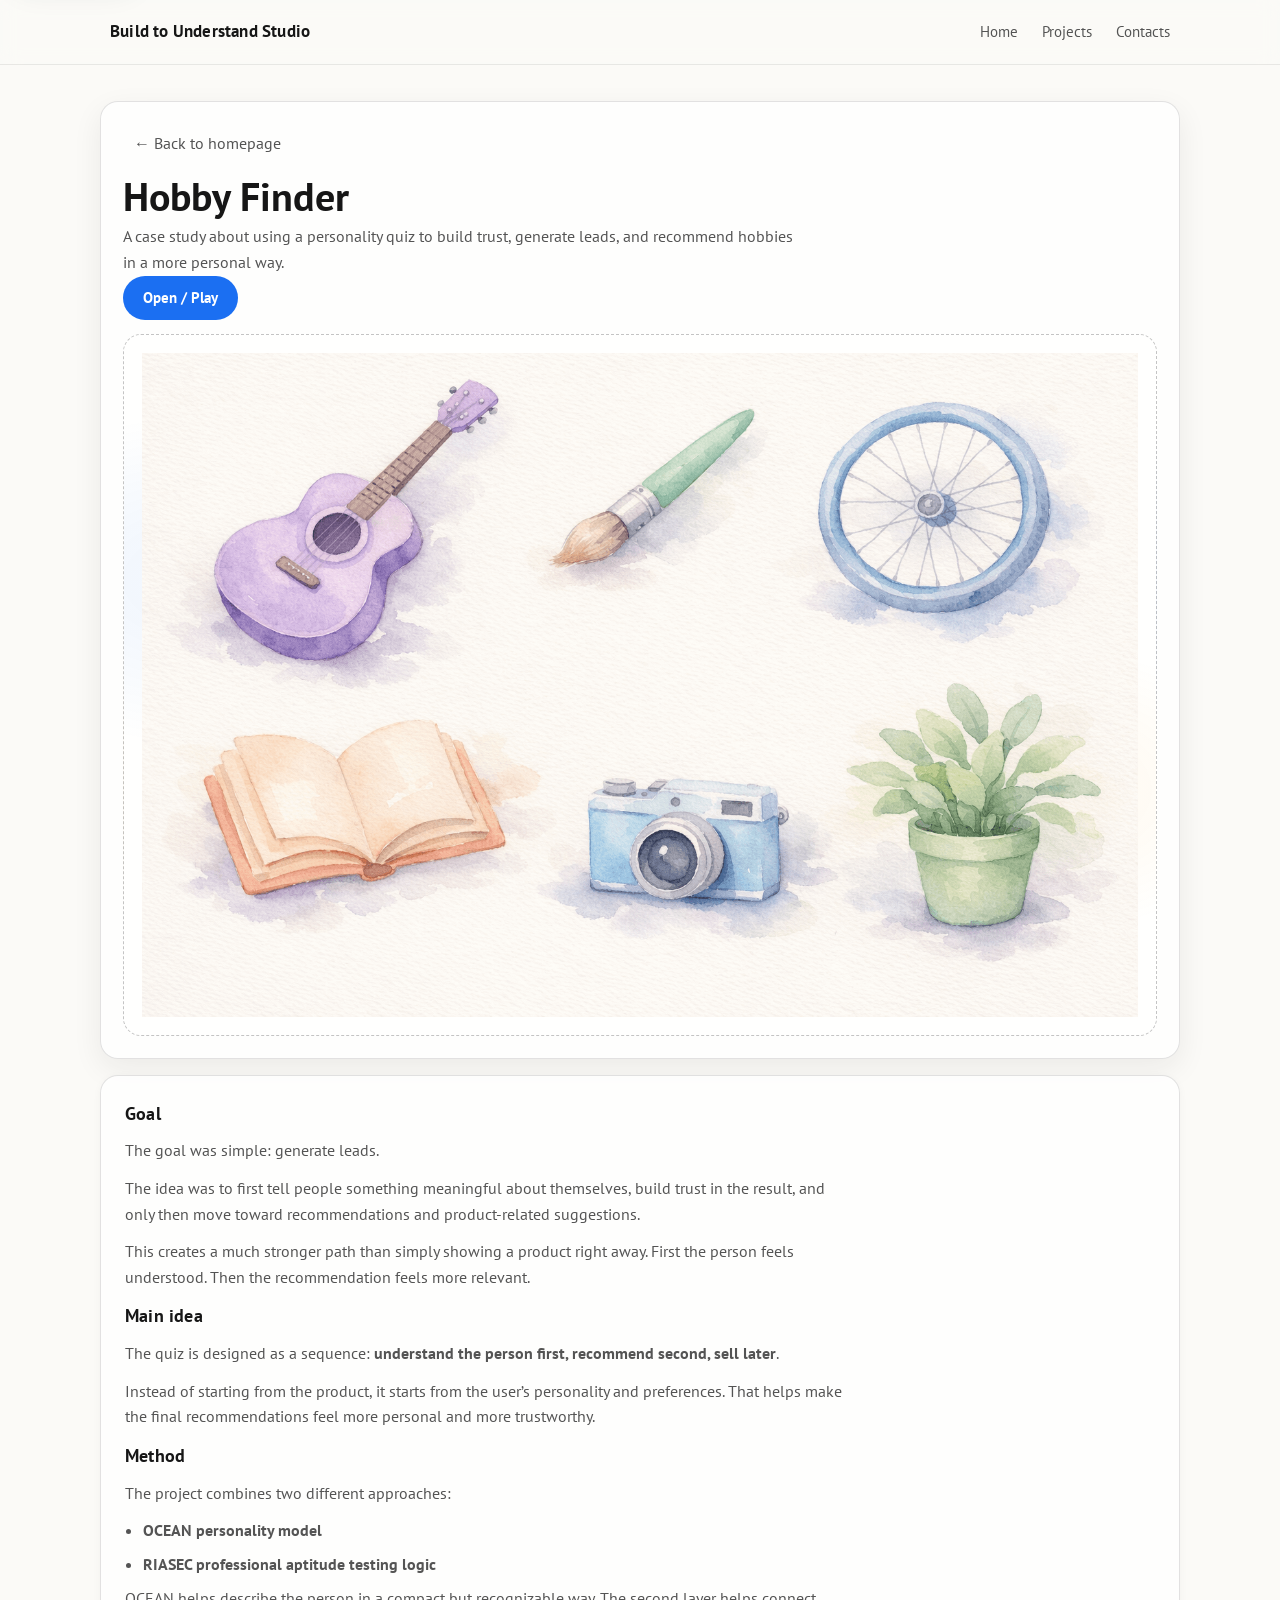
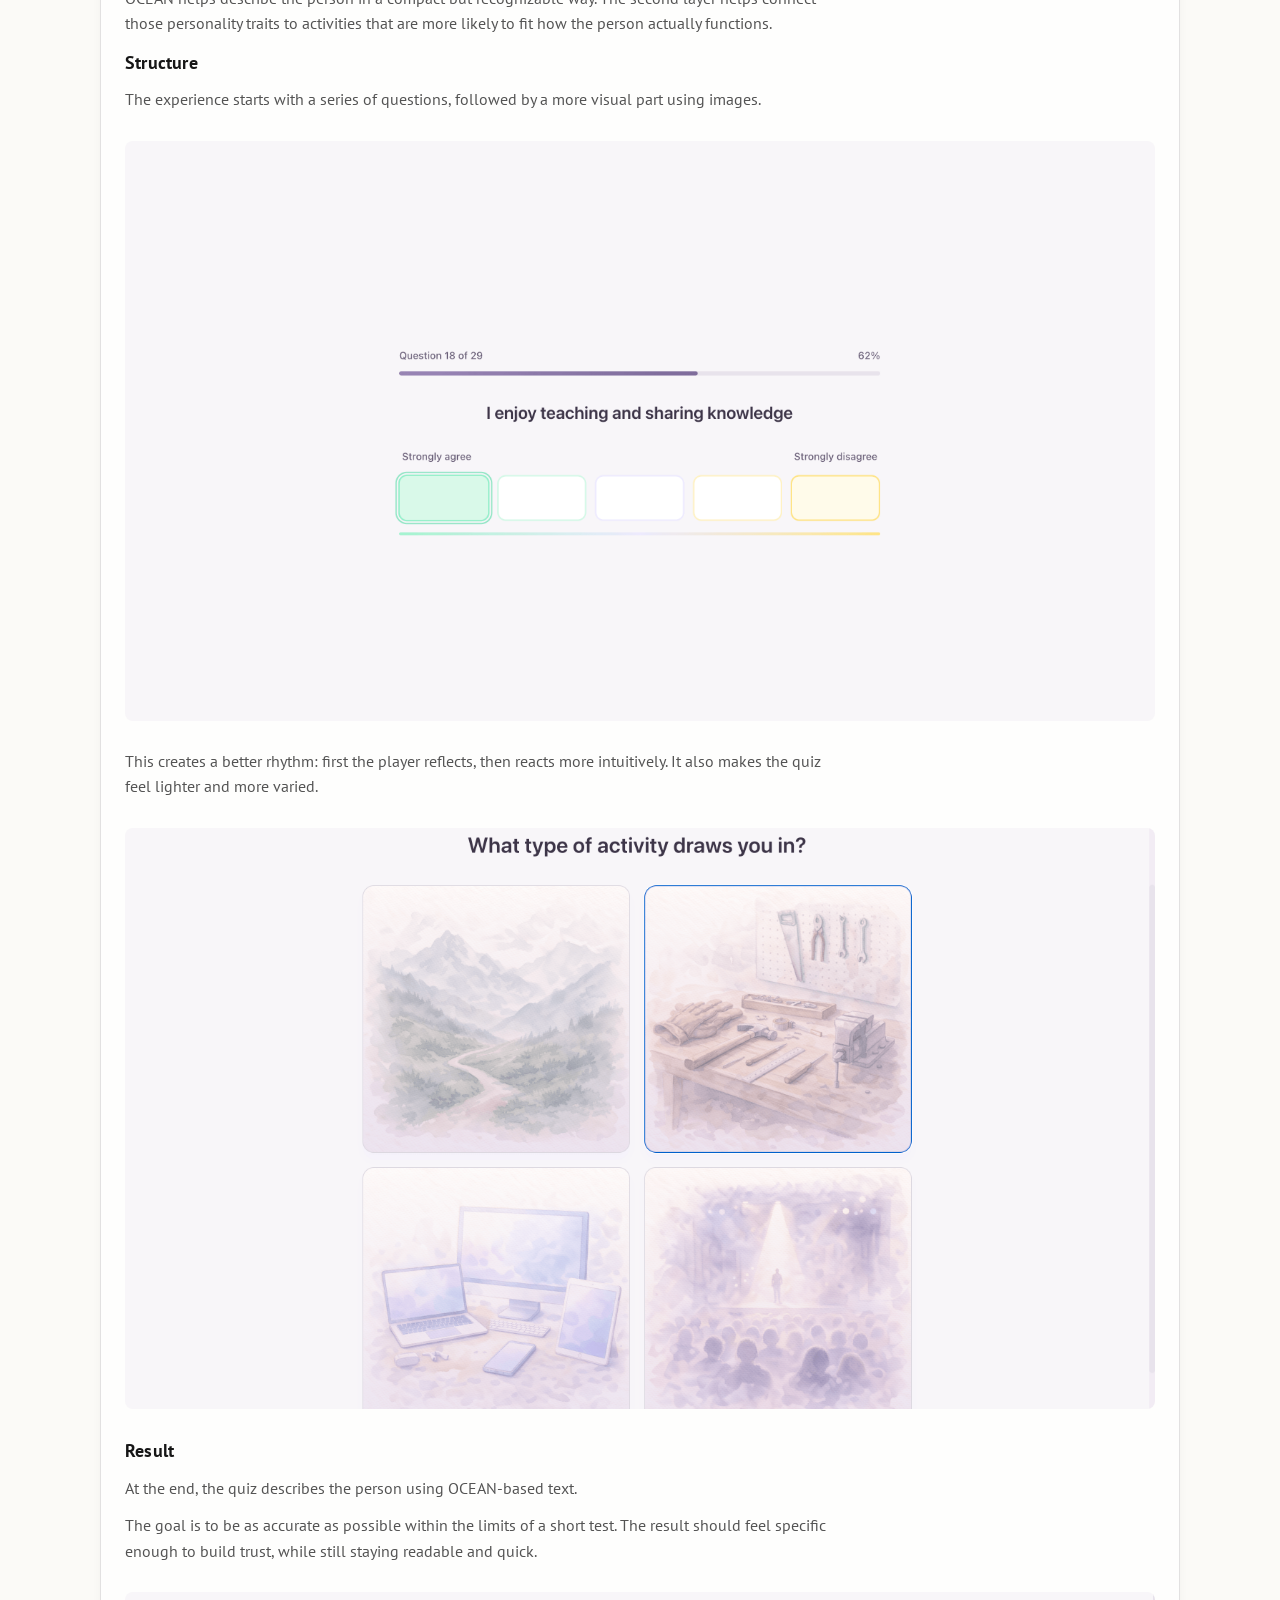
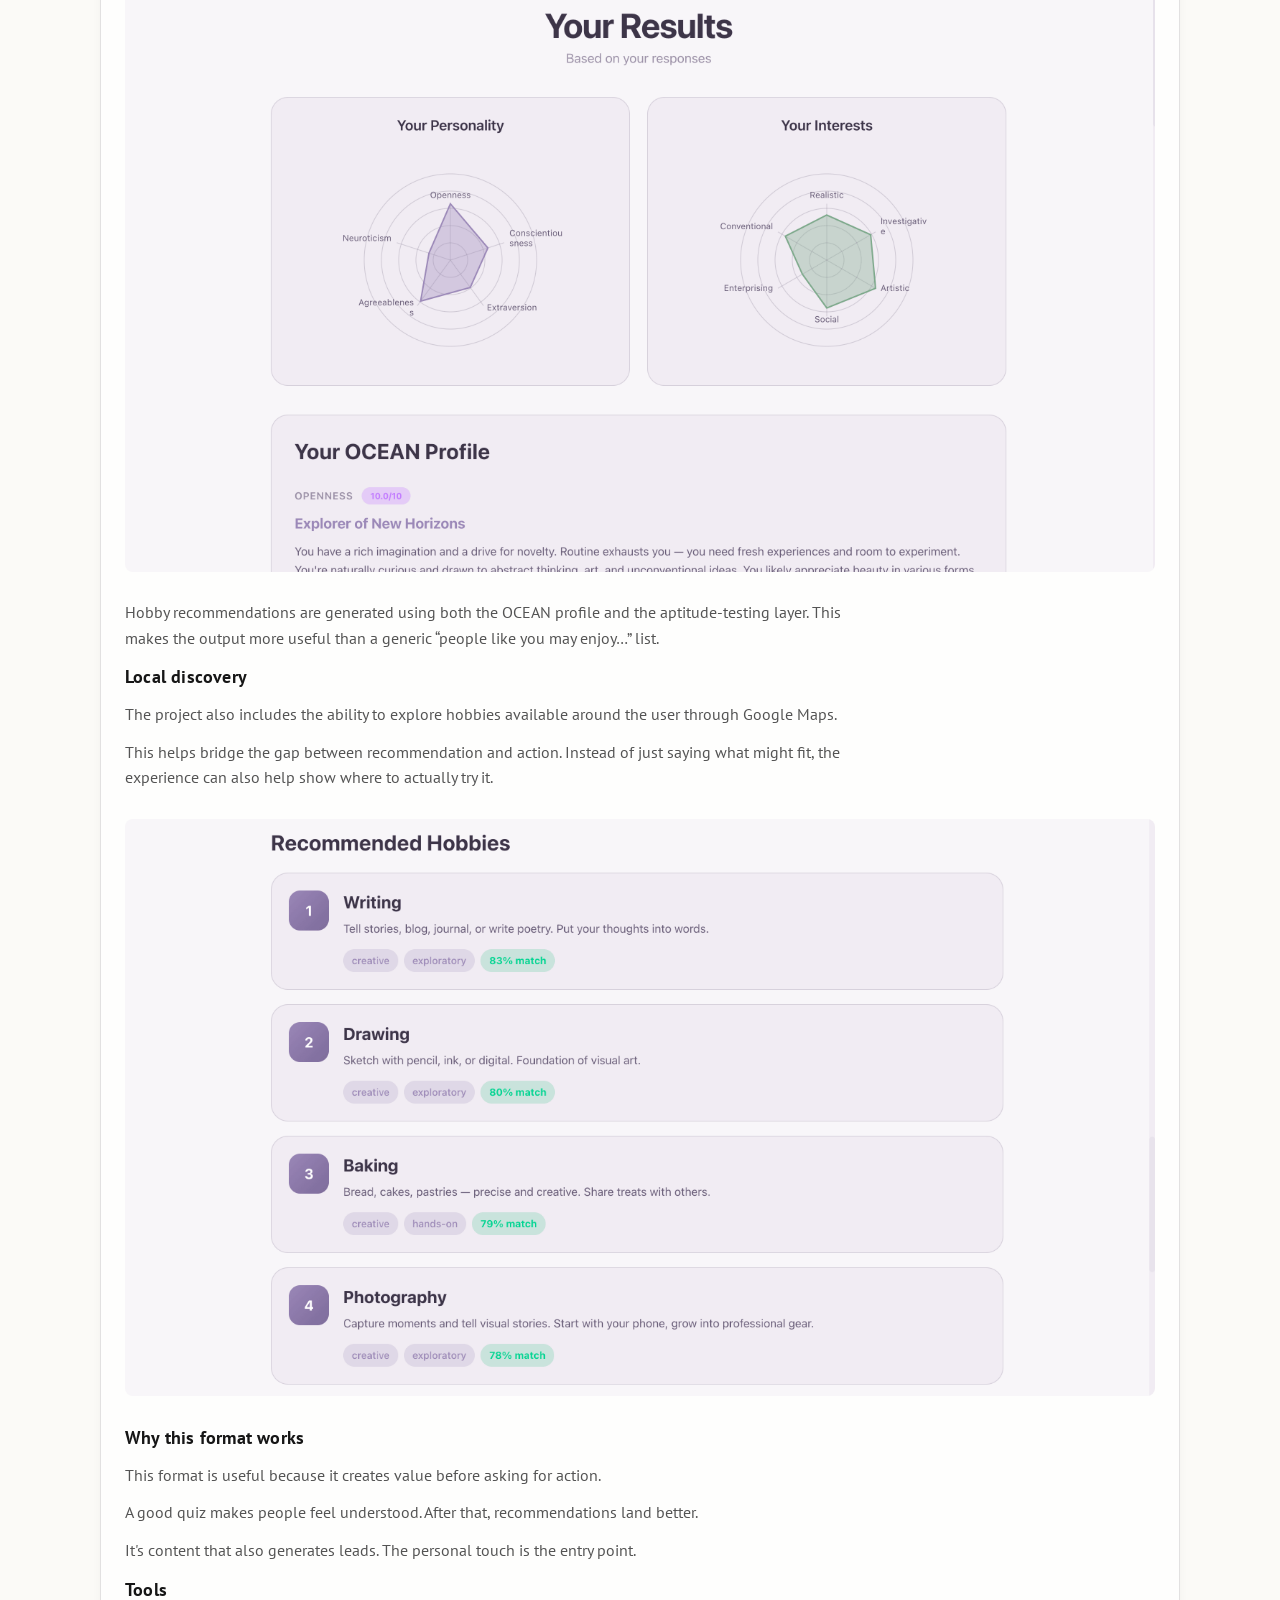
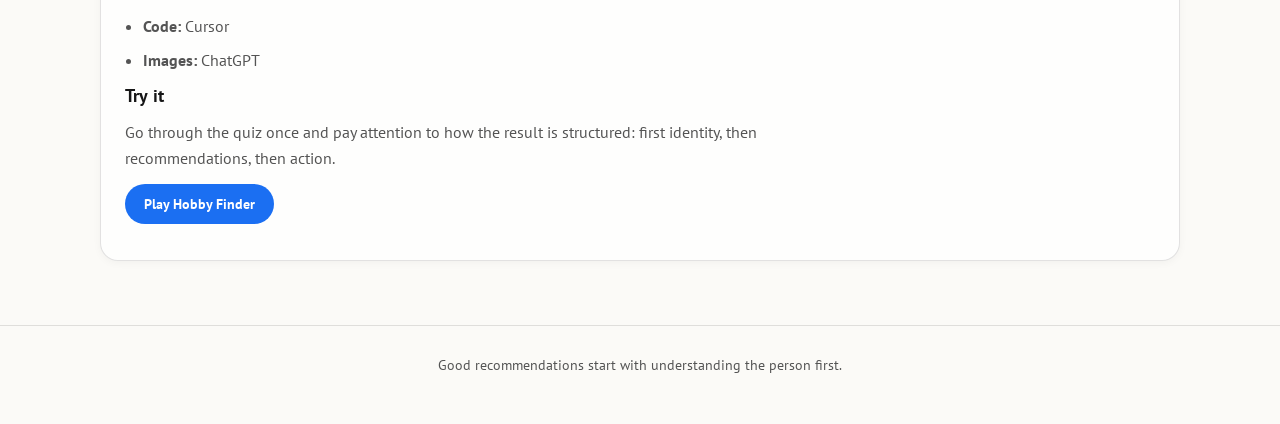
==== commit 762c70e2: "ver2" ====
--- a/cases/hobby-finder.html
+++ b/cases/hobby-finder.html
@@ -5,20 +5,20 @@
     <meta name="viewport" content="width=device-width, initial-scale=1" />
     <meta
       name="description"
-      content="Case study: Hobby Finder — a personality-based quiz designed to generate leads through personalized recommendations."
+      content="Case study: Hobby Finder. A personality quiz that generates leads through personalized recommendations."
     />
     <link rel="canonical" href="https://buildtounderstand.studio/cases/hobby-finder.html" />
     <meta property="og:type" content="article" />
-    <meta property="og:title" content="Case Study — Hobby Finder | Build to Understand Studio" />
-    <meta property="og:description" content="Case study: Hobby Finder — a personality-based quiz designed to generate leads through personalized recommendations." />
+    <meta property="og:title" content="Hobby Finder | Build to Understand Studio" />
+    <meta property="og:description" content="Case study: Hobby Finder. A personality quiz that generates leads through personalized recommendations." />
     <meta property="og:url" content="https://buildtounderstand.studio/cases/hobby-finder.html" />
     <meta property="og:site_name" content="Build to Understand Studio" />
     <meta property="og:image" content="https://buildtounderstand.studio/assets/hobby.png" />
     <meta name="twitter:card" content="summary_large_image" />
-    <meta name="twitter:title" content="Case Study — Hobby Finder | Build to Understand Studio" />
-    <meta name="twitter:description" content="Case study: Hobby Finder — a personality-based quiz designed to generate leads through personalized recommendations." />
+    <meta name="twitter:title" content="Hobby Finder | Build to Understand Studio" />
+    <meta name="twitter:description" content="Case study: Hobby Finder. A personality quiz that generates leads through personalized recommendations." />
     <meta name="twitter:image" content="https://buildtounderstand.studio/assets/hobby.png" />
-    <title>Case study — Hobby Finder</title>
+    <title>Case study: Hobby Finder</title>
     <link rel="preconnect" href="https://fonts.googleapis.com" />
     <link rel="preconnect" href="https://fonts.gstatic.com" crossorigin />
     <link href="https://fonts.googleapis.com/css2?family=PT+Sans:ital,wght@0,400;0,700;1,400;1,700&display=swap" rel="stylesheet" />
@@ -73,7 +73,7 @@
         <section class="case-body panel" aria-label="Case study content">
           <h2>Goal</h2>
           <p>
-            The main goal of this project was to generate leads.
+            The goal was simple: generate leads.
           </p>
           <p>
             The idea was to first tell people something meaningful about
@@ -163,12 +163,10 @@
             action.
           </p>
           <p>
-            A well-structured quiz can make users feel seen, increase trust in
-            the recommendation, and make product suggestions feel more natural.
-          </p>
-          <p>
-            In that sense, it works not just as content, but as a lead-generation
-            tool with a more personal entry point.
+            A good quiz makes people feel understood. After that, recommendations land better.
+          </p>
+          <p>
+            It's content that also generates leads. The personal touch is the entry point.
           </p>
 
           <h2>Tools</h2>
--- a/styles.css
+++ b/styles.css
@@ -557,7 +557,7 @@
 /* ── Footer ── */
 
 footer{
-  padding: 28px 0 48px;
+  padding: 28px 0 calc(48px + env(safe-area-inset-bottom, 0px));
   color: var(--muted);
   font-size: 14px;
   border-top: 1px solid var(--border);
@@ -745,13 +745,51 @@
   .contact-links{ grid-template-columns: 1fr; }
   .contact-form-grid{ grid-template-columns: 1fr; }
   .field-full{ grid-column: 1; }
+
+  .panel{ padding: 18px 16px; }
+
+  .nav a{
+    padding: 8px 10px;
+    font-size: 14px;
+  }
+
+  .contact-form input,
+  .contact-form textarea{
+    font-size: 16px;
+  }
+
+  .quiz-modal{
+    padding: 24px 20px 22px;
+    max-height: calc(100dvh - 40px);
+    overflow-y: auto;
+    -webkit-overflow-scrolling: touch;
+  }
+  .quiz-overlay{ padding: 12px; }
+  .quiz-options button{ padding: 12px 14px; font-size: 15px; }
+
+  .quiz-trigger{
+    width: 100%;
+    justify-content: center;
+    padding: 14px 24px;
+    font-size: 17px;
+  }
+  .quiz-cta-hint{
+    display: block;
+    margin: 8px 0 0;
+  }
 }
 @media (max-width: 520px){
-  .hero{ padding: 24px 18px; }
+  .hero{ padding: 22px 16px; }
   .hero h1{ font-size: 26px; }
+  .hero p{ font-size: 15px; }
   .card-body{ padding: 14px 14px 12px; }
   .topbar{ flex-direction: column; align-items: flex-start; gap: 8px; }
-  .nav{ justify-content: flex-start; gap: 2px; }
+  .nav{ justify-content: flex-start; gap: 2px; flex-wrap: wrap; }
+  .section-title{ font-size: 20px; }
+
+  .quiz-step h2{ font-size: 18px; }
+  .quiz-result h2{ font-size: 19px; }
+  .quiz-result-icon{ width: 44px; height: 44px; font-size: 22px; }
 }
 
 @media (max-width: 700px) {
@@ -780,6 +818,13 @@
   color: var(--muted);
   font-style: italic;
 }
+.quiz-cta-hint{
+  display: inline-block;
+  margin-left: 12px;
+  font-size: 13px;
+  color: var(--muted);
+  vertical-align: middle;
+}
 .quiz-trigger{
   display: inline-flex;
   align-items: center;
@@ -886,6 +931,12 @@
 
 /* Steps */
 
+.quiz-step-count{
+  margin: 0 0 6px;
+  font-size: 13px;
+  color: var(--muted);
+  letter-spacing: .3px;
+}
 .quiz-step h2{
   margin: 0 0 18px;
   font-size: 20px;
@@ -919,6 +970,11 @@
   box-shadow: 0 4px 14px rgba(27,111,242,.1);
   transform: translateY(-1px);
 }
+.quiz-options button:active{
+  transform: scale(.98);
+  background: #fff;
+  border-color: var(--accent);
+}
 .quiz-options button:focus-visible{
   outline: 3px solid var(--accent-soft);
   outline-offset: 2px;
